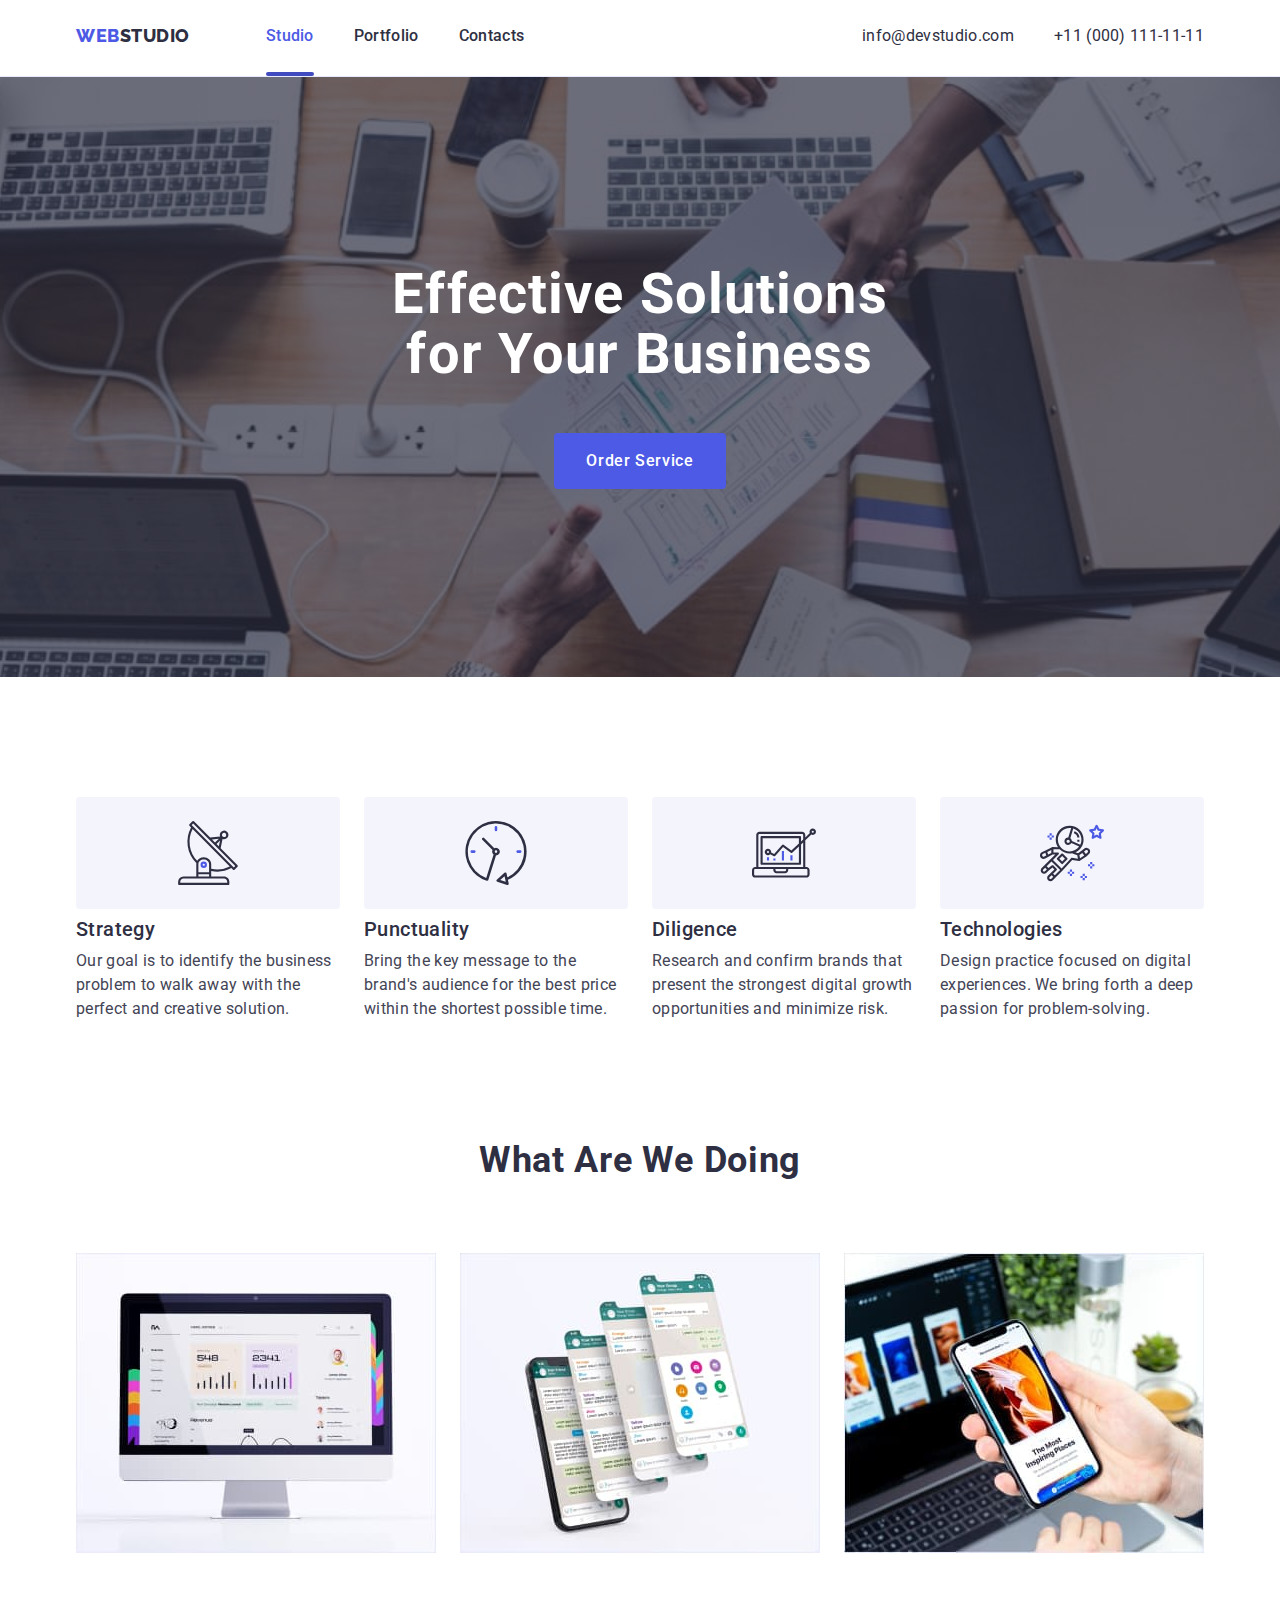
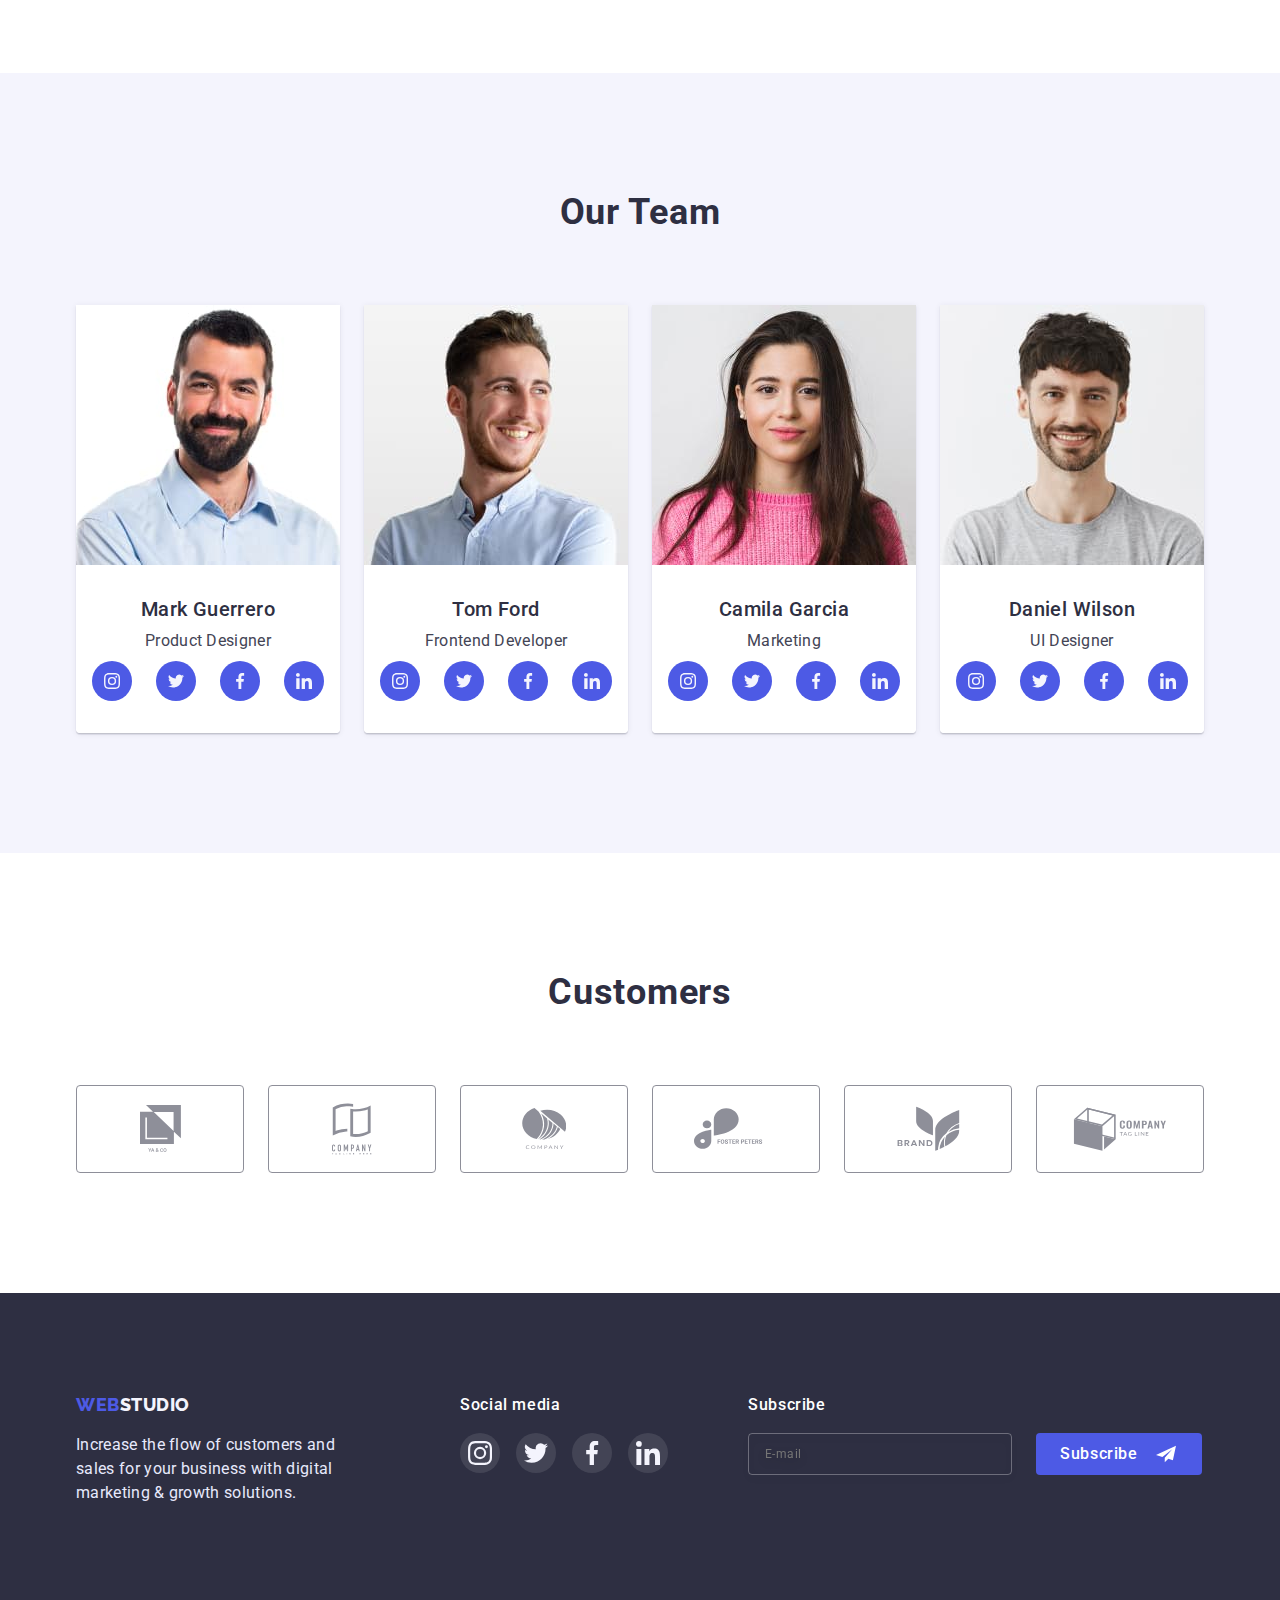
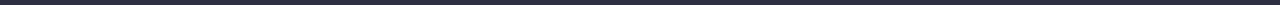
==== index.html @ 05e70785 "Initial commit" ====
<!DOCTYPE html>
<html lang="en">
  <head>
    <meta charset="UTF-8" />
    <meta http-equiv="X-UA-Compatible" content="IE=edge" />
    <meta name="viewport" content="width=device-width, initial-scale=1.0" />
    <title>Document</title>

    <link rel="preconnect" href="https://fonts.googleapis.com" />
    <link rel="preconnect" href="https://fonts.gstatic.com" crossorigin />
    <link
      href="https://fonts.googleapis.com/css2?family=Raleway:wght@800&family=Roboto:wght@400;500;700&display=swap"
      rel="stylesheet"
    />
    <link
      rel="stylesheet"
      href="https://cdnjs.cloudflare.com/ajax/libs/modern-normalize/1.1.0/modern-normalize.min.css"
    />
    <link rel="stylesheet" href="./css/styles.css" />
  </head>
  <body>
    <!-- Шапка -->
    <header class="head">
      <div class="container header">
        <nav class="head-nav">
          <a href="./index.html" class="logo-heading"
            ><span class="specific-clr">Web</span>Studio</a
          >

          <ul class="head-ul">
            <li class="head-item">
              <a href="" class="heading header-heading accent">Studio</a>
            </li>
            <li class="head-item">
              <a href="./portfolio.html" class="heading header-heading"
                >Portfolio</a
              >
            </li>
            <li class="head-item">
              <a href="" class="heading header-heading">Contacts</a>
            </li>
          </ul>
        </nav>

        <address class="address">
          <ul class="address-ul">
            <li>
              <a
                href="mailto:info@devstudio.com"
                class="heading contacts-selection"
                >info@devstudio.com</a
              >
            </li>
            <li>
              <a href="tel:+110001111111" class="heading contacts-selection"
                >+11 (000) 111-11-11</a
              >
            </li>
          </ul>
        </address>
      </div>
    </header>

    <main>
      <!-- Герой -->
      <section class="main-section">
        <div class="hero container">
          <h1 class="hero-header">
            Effective Solutions <br />
            for Your Business
          </h1>

          <button type="button" class="button hero-button" data-modal-open>
            Order Service
          </button>
        </div>
      </section>

      <!-- Перша секція сайту -->
      <section class="section entering">
        <div class="container">
          <h2 class="sections-heading fix">Section 1</h2>

          <ul class="entering-ul">
            <li class="item">
              <div class="icon-bcg">
                <svg width="64" height="64" class="entering-icon">
                  <use href="./images/icons.svg#icon-strategy"></use>
                </svg>
              </div>
              <h3 class="heading common-heading">Strategy</h3>
              <p class="common-text">
                Our goal is to identify the business problem to walk away with
                the perfect and creative solution.
              </p>
            </li>
            <li class="item">
              <div class="icon-bcg">
                <svg width="64" height="64" class="entering-icon">
                  <use href="./images/icons.svg#icon-punctuality"></use>
                </svg>
              </div>
              <h3 class="heading common-heading">Punctuality</h3>
              <p class="common-text">
                Bring the key message to the brand's audience for the best price
                within the shortest possible time.
              </p>
            </li>
            <li class="item">
              <div class="icon-bcg">
                <svg width="64" height="64" class="entering-icon">
                  <use href="./images/icons.svg#icon-diligence"></use>
                </svg>
              </div>
              <h3 class="heading common-heading">Diligence</h3>
              <p class="common-text">
                Research and confirm brands that present the strongest digital
                growth opportunities and minimize risk.
              </p>
            </li>
            <li class="item">
              <div class="icon-bcg">
                <svg width="64" height="64" class="entering-icon">
                  <use href="./images/icons.svg#icon-technologies"></use>
                </svg>
              </div>
              <h3 class="heading common-heading">Technologies</h3>
              <p class="common-text">
                Design practice focused on digital experiences. We bring forth a
                deep passion for problem-solving.
              </p>
            </li>
          </ul>
        </div>
      </section>

      <!-- Дурга секція сайту -->
      <section class="section about">
        <div class="container">
          <h2 class="heading sections-heading position">What are we doing</h2>

          <ul class="about-ul">
            <li class="item">
              <img src="./images/computer.jpg" alt="computer" width="360" />
            </li>
            <li class="item">
              <img src="./images/phones-4d.jpg" alt="4dphones" width="360" />
            </li>
            <li class="item">
              <img
                src="./images/phone-computer.jpg"
                alt="computer an phone"
                width="360"
              />
            </li>
          </ul>
        </div>
      </section>

      <!-- Третя секція сайту -->
      <section class="section members">
        <div class="container">
          <h2 class="heading sections-heading position">Our Team</h2>

          <ul class="members-ul">
            <li class="item">
              <img src="./images/mark.jpg" alt="Mark" width="264" />
              <div class="group">
                <h3 class="heading common-heading">Mark Guerrero</h3>
                <p class="common-text">Product Designer</p>
                <ul class="members-socials-ul">
                  <li class="members-socials-item">
                    <a class="members-socials-link" href="">
                      <svg width="16" height="16" class="members-socials-icon">
                        <use href="./images/icons.svg#icon-instagram"></use>
                      </svg>
                    </a>
                  </li>
                  <li class="members-socials-item">
                    <a class="members-socials-link" href="">
                      <svg width="16" height="16" class="members-socials-icon">
                        <use href="./images/icons.svg#icon-twitter"></use>
                      </svg>
                    </a>
                  </li>
                  <li class="members-socials-item">
                    <a class="members-socials-link" href="">
                      <svg width="16" height="16" class="members-socials-icon">
                        <use href="./images/icons.svg#icon-facebook"></use>
                      </svg>
                    </a>
                  </li>
                  <li class="members-socials-item">
                    <a class="members-socials-link" href="">
                      <svg width="16" height="16" class="members-socials-icon">
                        <use href="./images/icons.svg#icon-linkedin"></use>
                      </svg>
                    </a>
                  </li>
                </ul>
              </div>
            </li>
            <li class="item">
              <img src="./images/tom.jpg" alt="Tom" width="264" />
              <div class="group">
                <h3 class="heading common-heading">Tom Ford</h3>
                <p class="common-text">Frontend Developer</p>
                <ul class="members-socials-ul">
                  <li class="members-socials-item">
                    <a class="members-socials-link" href="">
                      <svg width="16" height="16" class="members-socials-icon">
                        <use href="./images/icons.svg#icon-instagram"></use>
                      </svg>
                    </a>
                  </li>
                  <li class="members-socials-item">
                    <a class="members-socials-link" href="">
                      <svg width="16" height="16" class="members-socials-icon">
                        <use href="./images/icons.svg#icon-twitter"></use>
                      </svg>
                    </a>
                  </li>
                  <li class="members-socials-item">
                    <a class="members-socials-link" href="">
                      <svg width="16" height="16" class="members-socials-icon">
                        <use href="./images/icons.svg#icon-facebook"></use>
                      </svg>
                    </a>
                  </li>
                  <li class="members-socials-item">
                    <a class="members-socials-link" href="">
                      <svg width="16" height="16" class="members-socials-icon">
                        <use href="./images/icons.svg#icon-linkedin"></use>
                      </svg>
                    </a>
                  </li>
                </ul>
              </div>
            </li>
            <li class="item">
              <img src="./images/camila.jpg" alt="Camila" width="264" />
              <div class="group">
                <h3 class="heading common-heading">Camila Garcia</h3>
                <p class="common-text">Marketing</p>
                <ul class="members-socials-ul">
                  <li class="members-socials-item">
                    <a class="members-socials-link" href="">
                      <svg width="16" height="16" class="members-socials-icon">
                        <use href="./images/icons.svg#icon-instagram"></use>
                      </svg>
                    </a>
                  </li>
                  <li class="members-socials-item">
                    <a class="members-socials-link" href="">
                      <svg width="16" height="16" class="members-socials-icon">
                        <use href="./images/icons.svg#icon-twitter"></use>
                      </svg>
                    </a>
                  </li>
                  <li class="members-socials-item">
                    <a class="members-socials-link" href="">
                      <svg width="16" height="16" class="members-socials-icon">
                        <use href="./images/icons.svg#icon-facebook"></use>
                      </svg>
                    </a>
                  </li>
                  <li class="members-socials-item">
                    <a class="members-socials-link" href="">
                      <svg width="16" height="16" class="members-socials-icon">
                        <use href="./images/icons.svg#icon-linkedin"></use>
                      </svg>
                    </a>
                  </li>
                </ul>
              </div>
            </li>
            <li class="item">
              <img src="./images/daniel.jpg" alt="Daniel" width="264" />
              <div class="group">
                <h3 class="heading common-heading">Daniel Wilson</h3>
                <p class="common-text">UI Designer</p>
                <ul class="members-socials-ul">
                  <li class="members-socials-item">
                    <a class="members-socials-link" href="">
                      <svg width="16" height="16" class="members-socials-icon">
                        <use href="./images/icons.svg#icon-instagram"></use>
                      </svg>
                    </a>
                  </li>
                  <li class="members-socials-item">
                    <a class="members-socials-link" href="">
                      <svg width="16" height="16" class="members-socials-icon">
                        <use href="./images/icons.svg#icon-twitter"></use>
                      </svg>
                    </a>
                  </li>
                  <li class="members-socials-item">
                    <a class="members-socials-link" href="">
                      <svg width="16" height="16" class="members-socials-icon">
                        <use href="./images/icons.svg#icon-facebook"></use>
                      </svg>
                    </a>
                  </li>
                  <li class="members-socials-item">
                    <a class="members-socials-link" href="">
                      <svg width="16" height="16" class="members-socials-icon">
                        <use href="./images/icons.svg#icon-linkedin"></use>
                      </svg>
                    </a>
                  </li>
                </ul>
              </div>
            </li>
          </ul>
        </div>
      </section>

      <!-- Companies section -->
      <section class="section">
        <div class="container">
          <h1 class="heading sections-heading position">Customers</h1>
          <ul class="companies-ul">
            <li class="company-item">
              <a class="company-link" href="">
                <svg width="41" height="47" class="company-icon">
                  <use href="./images/icons.svg#icon-first-company"></use>
                </svg>
              </a>
            </li>
            <li class="company-item">
              <a class="company-link" href="">
                <svg width="40" height="52" class="company-icon">
                  <use href="./images/icons.svg#icon-second-company"></use>
                </svg>
              </a>
            </li>
            <li class="company-item">
              <a class="company-link" href="">
                <svg width="44" height="41" class="company-icon">
                  <use href="./images/icons.svg#icon-third-company"></use>
                </svg>
              </a>
            </li>
            <li class="company-item">
              <a class="company-link" href="">
                <svg width="84" height="41" class="company-icon">
                  <use href="./images/icons.svg#icon-forth-company"></use>
                </svg>
              </a>
            </li>
            <li class="company-item">
              <a class="company-link" href="">
                <svg width="63" height="45" class="company-icon">
                  <use href="./images/icons.svg#icon-fifth-company"></use>
                </svg>
              </a>
            </li>
            <li class="company-item">
              <a class="company-link" href="">
                <svg width="94" height="44" class="company-icon">
                  <use href="./images/icons.svg#icon-sixth-company"></use>
                </svg>
              </a>
            </li>
          </ul>
        </div>
      </section>
    </main>

    <!-- Футер -->
    <footer class="foot">
      <div class="container">
        <div class="foot-description">
          <a href="./index.html" class="logo-heading footer-clr"
            ><span class="specific-clr">Web</span>Studio</a
          >
          <p class="common-text">
            Increase the flow of customers and sales for your business with
            digital marketing & growth solutions.
          </p>
        </div>
        <div class="foot-info">
          <p class="foot-info-heading">Social media</p>
          <ul class="foot-info-ul">
            <li class="foot-info-item">
              <a class="foot-info-link" href="">
                <svg width="24" height="24" class="foot-info-icon">
                  <use href="./images/icons.svg#icon-instagram"></use>
                </svg>
              </a>
            </li>
            <li class="foot-info-item">
              <a class="foot-info-link" href="">
                <svg width="24" height="24" class="foot-info-icon">
                  <use href="./images/icons.svg#icon-twitter"></use>
                </svg>
              </a>
            </li>
            <li class="foot-info-item">
              <a class="foot-info-link" href="">
                <svg width="24" height="24" class="foot-info-icon">
                  <use href="./images/icons.svg#icon-facebook"></use>
                </svg>
              </a>
            </li>
            <li class="foot-info-item">
              <a class="foot-info-link" href="">
                <svg width="24" height="24" class="foot-info-icon">
                  <use href="./images/icons.svg#icon-linkedin"></use>
                </svg>
              </a>
            </li>
          </ul>
        </div>

        <form class="foot-form">
          <label for="email-sub" class="foot-info-heading">Subscribe</label>

          <div class="foot-form-enter">
            <input
              type="email"
              name="email"
              id="email-sub"
              placeholder="E-mail"
              class="foot-email"
            />

            <button class="btn-foot-sub foot-info-heading" type="submit">
              Subscribe
              <svg width="24px" height="20px" class="sub-icon">
                <use href="./images/icons.svg#icon-icon-send"></use>
              </svg>
            </button>
          </div>
        </form>
      </div>
    </footer>

    <!-- Модальне вікно -->
    <div class="backdrop is-hidden" data-modal>
      <div class="modal">
        <div class="modal-close">
          <buttom type="button" class="button-close" data-modal-close>
            <svg width="8px" height="8px">
              <use href="./images/icons.svg#icon-close"></use>
            </svg>
          </buttom>
        </div>
        <p class="foot-info-heading heading modal-info">
          Leave your contacts and we will call you back
        </p>
        <form>
          <div class="form-piece">
            <label for="name" class="form-input-heading"
              >Name
              <span class="name-icon">
                <svg width="18px" height="18px">
                  <use href="./images/icons.svg#icon-person"></use>
                </svg>
              </span>
            </label>
            <input
              type="text"
              name="name"
              id="name"
              class="input-field"
              autofocus
            />
          </div>

          <div class="form-piece">
            <label for="tel" class="form-input-heading"
              >Phone
              <span class="phone-icon">
                <svg width="18px" height="24px">
                  <use href="./images/icons.svg#icon-phone-input"></use>
                </svg>
              </span>
            </label>
            <input type="tel" name="tel" id="tel" class="input-field" />
          </div>

          <div class="form-piece">
            <label for="email" class="form-input-heading"
              >Email
              <span class="email-icon">
                <svg width="18px" height="24px">
                  <use href="./images/icons.svg#icon-email-input"></use>
                </svg>
              </span>
            </label>
            <input type="email" name="email" id="email" class="input-field" />
          </div>

          <div class="form-piece">
            <label for="description" class="form-input-heading">Comment</label>
            <textarea
              name="description"
              placeholder="Text input"
              id="description"
              cols="30"
              rows="10"
              class="input-field form-text-area"
            ></textarea>
          </div>

          <div class="form-check">
            <input
              type="checkbox"
              name="checkbox"
              id="checkbox"
              class="checkbox-input"
            />
            <span class="form-check-icon">
              <svg width="10px" height="8px" class="check-icon">
                <use href="./images/icons.svg#icon-agree"></use>
              </svg>
            </span>
            <label for="checkbox" class="form-checkbox"
              >I accept the terms and conditions of the
              <a href="" style="color: #4d5ae5">Privacy Policy</a></label
            >
          </div>

          <button
            type="submit"
            class="btn-foot-sub foot-info-heading btn-modal"
          >
            Send
          </button>
        </form>
      </div>
    </div>

    <script src="./js/modal.js"></script>
  </body>
</html>
---- css/styles.css ----
/* gamma of color on the page
body {
    color: #4D5AE5; колір першої частини слова логотипу 
    color: #2E2F42; колір заголовків і підзаголовків сторінки 
    color: #434455; колір тексту параграфів 
    color: #E7E9FC; текст у футері
    color: #FFFFFF; головний заголовок 
    color: #F4F4FD; заголовок логтипу другої частини тексту у футері
}    */

:root {
  --heading-main-color: #2e2f42;
  --part-logo-color: #4d5ae5;
  --hover-main-clr: #404bbf;
  --hover-secondary-clr: #31d0aa;
  --second-part-logo-color: #f4f4fd;
  --common-text-color: #434455;
  --main-header: #ffffff;
  --footer-text: #e7e9fc;
  --clr-form-heading: #8e8f99;
  --regular-text-weight: 400;
  --medium-text-weight: 500;
  --bold-text-weight: 700;
  --extra-bold-text-weight: 800;
  --style-of-text: 'Raleway', sans-serif;
}

body {
  color: var(--common-text-color);
  background-color: var(--main-header);
  font-family: 'Roboto', sans-serif;
}

ul {
  list-style: none;
}

h1,
h2,
h3,
h4,
h5,
h6,
p,
ul,
li {
  padding: 0;
  margin: 0;
}

img {
  display: block;
}

.link {
  text-decoration: none;
}

.fix {
  position: absolute;
  width: 1px;
  height: 1px;
  margin: -1px;
  border: 0;
  padding: 0;

  white-space: nowrap;
  clip-path: inset(100%);
  clip: rect(0 0 0 0);
  overflow: hidden;
}

/* logo futures */

.logo-heading {
  display: inline-block;

  color: var(--heading-main-color);
  font-family: var(--style-of-text);
  font-style: normal;
  font-weight: var(--extra-bold-text-weight);
  font-size: 18px;
  line-height: 1.33;

  align-items: center;
  letter-spacing: 0.03em;
  text-transform: uppercase;
  text-decoration: none;

  padding: 24px 0;
}

.logo-heading.footer-clr {
  color: var(--second-part-logo-color);
  padding: 0;
  margin-bottom: 16px;
}

.specific-clr {
  color: var(--part-logo-color);
}

.head .logo-heading {
  margin-right: 76px;
}

.head {
  border-bottom: 1px solid var(--footer-text);
}

/* Header */

.head-nav {
  display: flex;
}

.head-ul {
  display: flex;
}

.head-item {
  margin-right: 40px;
}

.head-item:last-child {
  margin-right: 0;
}

.address {
  margin-left: auto;
}

.address-ul {
  display: flex;
}

.address-ul > li {
  margin-right: 40px;
}

.address-ul > li:last-child {
  margin-right: 0;
}

.heading {
  color: var(--heading-main-color);
  text-decoration: none;
}

.common-heading {
  font-style: normal;
  font-weight: var(--medium-text-weight);
  font-size: 20px;
  line-height: 1.2;

  letter-spacing: 0.02em;

  margin-bottom: 8px;
}

.header-heading {
  display: inline-block;
  font-style: normal;
  font-weight: var(--medium-text-weight);
  font-size: 16px;
  line-height: 1.5;

  letter-spacing: 0.02em;
  text-decoration: none;

  padding: 24px 0 28px 0;

  transition: color 250ms cubic-bezier(0.4, 0, 0.2, 1);
}

.header-heading:hover,
.header-heading:focus {
  color: var(--part-logo-color);
}

.hero-header {
  color: var(--main-header);
  font-style: normal;
  font-weight: var(--bold-text-weight);
  font-size: 56px;
  line-height: 1.07;

  letter-spacing: 0.02em;
  margin-bottom: 48px;
}

.accent {
  position: relative;
  color: var(--part-logo-color);
  display: flex;
  justify-content: center;
}

.accent::after {
  position: absolute;
  bottom: 0;
  content: '';
  width: 100%;
  height: 4px;
  border-radius: 2px;
  background-color: var(--hover-main-clr);
}

/* Hero section */

.main-section {
  max-width: 1440px;
  padding-top: 188px;
  padding-bottom: 188px;
  background-image: linear-gradient(
      rgba(46, 47, 66, 0.7),
      rgba(46, 47, 66, 0.7)
    ),
    url('../images/hero-phone.jpg');
  background-size: cover;
  background-position: center;
  background-repeat: no-repeat;
  background-attachment: fixed;
  margin: 0 auto;
}

/* Main */
.section {
  padding: 120px 0;
}

.section.entering {
  padding-bottom: 0;
}

.section.members {
  background-color: var(--second-part-logo-color);
}

/* Container */

.container {
  width: 100%;
  max-width: 1158px;
  margin: 0 auto;
  padding-right: 15px;
  padding-left: 15px;
}

.container.header {
  display: flex;
}

.hero.container {
  text-align: center;
}

.main-section,
.foot {
  background-color: var(--heading-main-color);
}

.foot .container {
  display: flex;
}
/* Buttons */

.button {
  font-style: normal;
  font-family: 'Roboto', sans-serif;
  font-weight: 500;
  font-weight: var(--medium-text-weight);
  font-size: 16px;
  line-height: 1.5;
  font-family: 'Roboto';

  letter-spacing: 0.04em;

  cursor: pointer;
  border: none;
  border-radius: 4px;
}

.portfolio-button {
  background-color: var(--second-part-logo-color);
  color: var(--part-logo-color);
  border: 1px solid var(--footer-text);
  transition: color 250ms cubic-bezier(0.4, 0, 0.2, 1),
    background-color 250ms cubic-bezier(0.4, 0, 0.2, 1),
    border 250ms cubic-bezier(0.4, 0, 0.2, 1),
    box-shadow 250ms cubic-bezier(0.4, 0, 0.2, 1);
}

.portfolio-button:hover,
.portfolio-button:focus {
  color: var(--main-header);
  background-color: #4d5ae5;
  border: 1px solid #4d5ae5;
  box-shadow: 0px 3px 1px rgba(0, 0, 0, 0.1), 0px 2px 1px rgba(0, 0, 0, 0.08),
    0px 2px 2px rgba(0, 0, 0, 0.12);
}

.hero-button {
  padding: 16px 32px;
  color: var(--main-header);
  background-color: var(--part-logo-color);
  transition: color 250ms cubic-bezier(0.4, 0, 0.2, 1),
    background-color 250ms cubic-bezier(0.4, 0, 0.2, 1);
}

.hero-button:hover,
.hero-button:focus {
  color: var(--part-logo-color);
  background-color: var(--second-part-logo-color);
}

.button-ul {
  display: flex;
  margin-bottom: 72px;
  justify-content: center;
}

.button-ul .button {
  padding: 12px 24px;
}

.button-ul > li {
  margin-right: 24px;
}

.button-ul > li:last-child {
  margin-right: 0;
}

/* Entering section */

.entering-ul,
.about-ul,
.members-ul {
  display: flex;
}

.entering-ul .item {
  width: 264px;
  margin-right: 24px;
}

.about-ul .item {
  margin-right: 24px;
}

.members-ul .item {
  margin-right: 24px;
  box-shadow: 0px 1px 6px rgba(46, 47, 66, 0.08),
    0px 1px 1px rgba(46, 47, 66, 0.16), 0px 2px 1px rgba(46, 47, 66, 0.08);
  border-radius: 0px 0px 4px 4px;
}

.entering-ul .item:last-child,
.about-ul .item:last-child,
.members-ul .item:last-child {
  margin-right: 0;
}

.members-socials-ul {
  display: flex;
  width: 232px;
  height: 40px;
  margin: 8px 16px 0 16px;
  gap: 24px;
}

.contacts-selection {
  display: inline-block;
  padding: 24px 0;

  font-weight: var(--regular-text-weight);
  font-size: 16px;
  line-height: 1.5;
  letter-spacing: 0.02em;
  font-style: normal;

  transition: color 250ms cubic-bezier(0.4, 0, 0.2, 1),
    text-decoration 250ms cubic-bezier(0.4, 0, 0.2, 1);
}

.contacts-selection:hover,
.contacts-selection:focus {
  color: var(--part-logo-color);
  text-decoration: underline;
}

.common-text {
  font-weight: var(--regular-text-weight);
  font-size: 16px;
  line-height: 1.5;

  letter-spacing: 0.02em;
}

.foot .common-text {
  width: 264px;
}

.sections-heading {
  font-style: normal;
  font-weight: var(--bold-text-weight);
  font-size: 36px;
  line-height: 1.11;

  letter-spacing: 0.02em;
  text-transform: capitalize;
}

.sections-heading.position {
  margin-bottom: 72px;
  text-align: center;
}

.group {
  padding-top: 32px;
  padding-bottom: 32px;
  text-align: center;
  background-color: var(--main-header);
  border-radius: 0px 0px 4px 4px;
}

/* footer */

.foot {
  color: var(--footer-text);
  padding-top: 100px;
  padding-bottom: 100px;
}

.foot-info-ul {
  display: flex;
  gap: 16px;
}

.foot-info-item {
  width: 40px;
  height: 40px;
}

.foot-info-link {
  display: flex;
  justify-content: center;
  align-items: center;
  width: 100%;
  height: 100%;
  background-color: rgba(255, 255, 255, 0.1);
  border-radius: 50%;
  fill: var(--second-part-logo-color);

  transition: background-color 250ms cubic-bezier(0.4, 0, 0.2, 1);
}

.foot-info-link:hover,
.foot-info-link:focus {
  background-color: var(--hover-secondary-clr);
}

.foot-info-heading {
  font-weight: 500;
  font-size: 16px;
  line-height: 1.5;
  display: flex;
  align-items: center;
  letter-spacing: 0.04em;

  color: var(--main-header);
  margin-bottom: 16px;
}

.foot-description {
  margin-right: 120px;
}

.foot-info {
  margin-right: 80px;
}

/* ICons */

.icon-bcg {
  display: flex;
  justify-content: center;
  align-items: center;
  width: 264px;
  height: 112px;
  background-color: var(--second-part-logo-color);
  border-radius: 4px;
  margin-bottom: 8px;
}

.entering-icon {
  display: block;
}

.members-socials-item {
  width: 40px;
  height: 40px;
}

.members-socials-link {
  display: flex;
  align-items: center;
  justify-content: center;
  width: 100%;
  height: 100%;
  fill: var(--second-part-logo-color);
  background-color: var(--part-logo-color);
  border-radius: 50%;

  transition: background-color 250ms cubic-bezier(0.4, 0, 0.2, 1);
}

.members-socials-link:hover,
.members-socials-link:focus {
  background-color: var(--hover-main-clr);
}

/* Companies section */

.companies-ul {
  display: flex;
  gap: 24px;
}
/* 
.company-item {
  border: 1px solid #8e8f99;
  border-radius: 4px;
  fill: #8e8f99;
} */

.company-link {
  display: flex;
  justify-content: center;
  align-items: center;
  width: 168px;
  height: 88px;
  fill: #8e8f99;
  border: 1px solid #8e8f99;
  border-radius: 4px;

  transition: border-color 250ms cubic-bezier(0.4, 0, 0.2, 1),
    fill 250ms cubic-bezier(0.4, 0, 0.2, 1);
}

.company-link:hover,
.company-link:focus {
  border-color: var(--hover-main-clr);
  fill: var(--hover-main-clr);
}

/* Portfolio */

.galary-ul {
  display: flex;
  flex-wrap: wrap;
}

.galary-item {
  margin-right: 24px;
  margin-bottom: 48px;
}

.galary-item-link {
  display: block;
  text-decoration: none;

  transition: box-shadow 250ms cubic-bezier(0.4, 0, 0.2, 1);
}

.galary-item-link:hover,
.galary-item-link:focus {
  box-shadow: 0px 1px 6px rgba(46, 47, 66, 0.08),
    0px 1px 1px rgba(46, 47, 66, 0.16), 0px 2px 1px rgba(46, 47, 66, 0.08);
}

.galary-item:nth-of-type(3n) {
  margin-right: 0;
}

.galary-item:nth-last-child(-n + 3) {
  margin-bottom: 0;
}

.change-info {
  position: relative;
  overflow: hidden;
}

.change-text {
  position: absolute;
  top: 100%;
  left: 0;
  width: 100%;
  height: 100%;

  padding: 40px 32px 0 32px;

  color: var(--second-part-logo-color);
  background-color: var(--part-logo-color);

  transition: top 250ms cubic-bezier(0.4, 0, 0.2, 1);
}

.galary-item-link:hover .change-text,
.galary-item-link:focus .change-text {
  top: 0;
}

.group-portfolio {
  text-align: left;
  padding-left: 16px;
  border: 1px solid var(--footer-text);
  border-top: none;
  border-radius: 0;
}

/* Modal window */

.backdrop {
  position: fixed;
  top: 0;
  left: 0;
  height: 100%;
  width: 100%;

  background-color: rgba(46, 47, 66, 0.4);

  display: flex;
  justify-content: center;
  align-items: center;

  opacity: 1;
  transition: opacity 250ms cubic-bezier(0.4, 0, 0.2, 1),
    background-color 250ms cubic-bezier(0.4, 0, 0.2, 1),
    box-shadow 250ms cubic-bezier(0.4, 0, 0.2, 1),
    border-radius 250ms cubic-bezier(0.4, 0, 0.2, 1),
    transform 250ms cubic-bezier(0.4, 0, 0.2, 1),
    visibility 250ms cubic-bezier(0.4, 0, 0.2, 1);
}

.backdrop.is-hidden {
  opacity: 0;
  visibility: hidden;
  pointer-events: none;
}

.modal {
  position: relative;
  height: 100%;
  width: 100%;
  max-width: 408px;
  max-height: 584px;

  padding: 72px 24px 24px 24px;

  background-color: #fcfcfc;
  box-shadow: 0px 1px 1px rgba(0, 0, 0, 0.14), 0px 1px 3px rgba(0, 0, 0, 0.12),
    0px 2px 1px rgba(0, 0, 0, 0.2);
  border-radius: 4px;

  opacity: 1;
  transform: scale(1);

  transition: transform 250ms cubic-bezier(0.4, 0, 0.2, 1);
}

.backdrop.is-hidden .modal {
  transform: scale(0);
}

.modal-close {
  position: absolute;
  right: 24px;
  top: 24px;
  height: 24px;
  width: 24px;
  margin-left: auto;
}

.button-close {
  display: flex;
  justify-content: center;
  align-items: center;
  height: 100%;
  width: 100%;
  background-color: var(--footer-text);
  border: 1px solid rgba(0, 0, 0, 0.1);
  border-radius: 50%;
  cursor: pointer;
  /* position: absolute; */

  transition: fill 250ms cubic-bezier(0.4, 0, 0.2, 1),
    background-color 250ms cubic-bezier(0.4, 0, 0.2, 1),
    border-color 250ms cubic-bezier(0.4, 0, 0.2, 1);
}

.button-close:hover,
.button-close:focus {
  fill: var(--main-header);
  background-color: var(--hover-main-clr);
  border-color: var(--hover-main-clr);
}

.modal-info {
  color: var(--heading-main-color);
  justify-content: center;
}

/* Forms */

.foot-form-enter {
  display: flex;
  gap: 24px;
}

.btn-foot-sub {
  padding: 8px 24px;
  margin: 0;
  background-color: var(--part-logo-color);
  border-radius: 4px;
  border: none;

  transition: background-color 250ms cubic-bezier(0.4, 0, 0.2, 1);
  cursor: pointer;
}

.btn-foot-sub:hover,
.btn-foot-sub:focus {
  background-color: var(--hover-main-clr);
}

.sub-icon {
  margin-left: 16px;
  fill: var(--main-header);
}

.foot-email {
  width: 264px;

  padding: 8px 0 8px 16px;
  font-weight: var(--regular-text-weight);
  font-size: 12px;
  line-height: 2;
  letter-spacing: 0.04em;

  color: inherit;
  background-color: transparent;
  border: 1px solid rgba(255, 255, 255, 0.3);
  filter: drop-shadow(0px 4px 4px rgba(0, 0, 0, 0.15));
  border-radius: 4px;
}

.form-piece {
  display: flex;
  flex-direction: column;
  margin-bottom: 8px;

  transition: fill 250ms cubic-bezier(0.4, 0, 0.2, 1),
    outline 250ms cubic-bezier(0.4, 0, 0.2, 1);
}

.form-piece:focus-within {
  fill: var(--hover-main-clr);
}

.form-piece:focus-within .input-field {
  outline: 1px solid #4d5ae5;
}

.form-piece:nth-child(4) {
  margin-bottom: 16px;
}

.form-piece textarea::placeholder {
  font-weight: var(--part-logo-color);
  font-size: 12px;
  line-height: 1.17;
  letter-spacing: 0.04em;

  color: rgba(117, 117, 117, 0.5);
}

.form-input-heading {
  position: relative;
  margin-bottom: 4px;
  font-weight: var(--regular-text-weight);
  font-size: 12px;
  line-height: 1.17;
  letter-spacing: 0.04em;

  color: var(--clr-form-heading);
}

.form-checkbox {
  position: relative;
  font-weight: var(--regular-text-weight);
  font-size: 12px;
  line-height: 1.17;
  letter-spacing: 0.04em;

  flex: none;
  order: 1;
  flex-grow: 0;

  color: #757575;
  padding-left: 24px;

  cursor: pointer;
}

.form-check {
  display: flex;
  align-items: center;
  margin-bottom: 24px;
}

.form-check-icon {
  position: absolute;
  display: flex;
  align-items: center;
  justify-content: center;
  width: 16px;
  height: 16px;
  border: 1.25px solid var(--heading-main-color);
  border-radius: 2px;

  transition: background-color 250ms cubic-bezier(0.4, 0, 0.2, 1),
    border-color 250ms cubic-bezier(0.4, 0, 0.2, 1);
}

.check-icon {
  opacity: 0;
  transition: opacity 250ms cubic-bezier(0.4, 0, 0.2, 1);
  fill: var(--main-header);
}

.checkbox-input:checked + .form-check-icon .check-icon {
  opacity: 1;
  fill: var(--main-header);
}

.checkbox-input:checked + .form-check-icon {
  background-color: var(--hover-main-clr);
  border-color: var(--hover-main-clr);
}

.checkbox-input {
  appearance: none;
}

.input-field.form-text-area {
  resize: none;
  width: 360px;
  height: 120px;
  padding-left: 16px;
}

.input-field {
  height: 40px;
  width: 360px;
  border: 1px solid rgba(33, 33, 33, 0.2);
  border-radius: 4px;
  padding: 8px 38px;
  color: #2e2f42;

  transition: outline 250ms cubic-bezier(0.4, 0, 0.2, 1);
}

.name-icon {
  position: absolute;
  top: 205%;
  left: 19px;
}

.phone-icon {
  position: absolute;
  top: 190%;
  left: 19px;
}

.email-icon {
  position: absolute;
  top: 185%;
  left: 19px;
}

.btn-modal {
  display: flex;
  padding: 16px 32px;
  justify-content: center;
  align-items: center;
  width: 169px;
  margin: 0 auto;
}
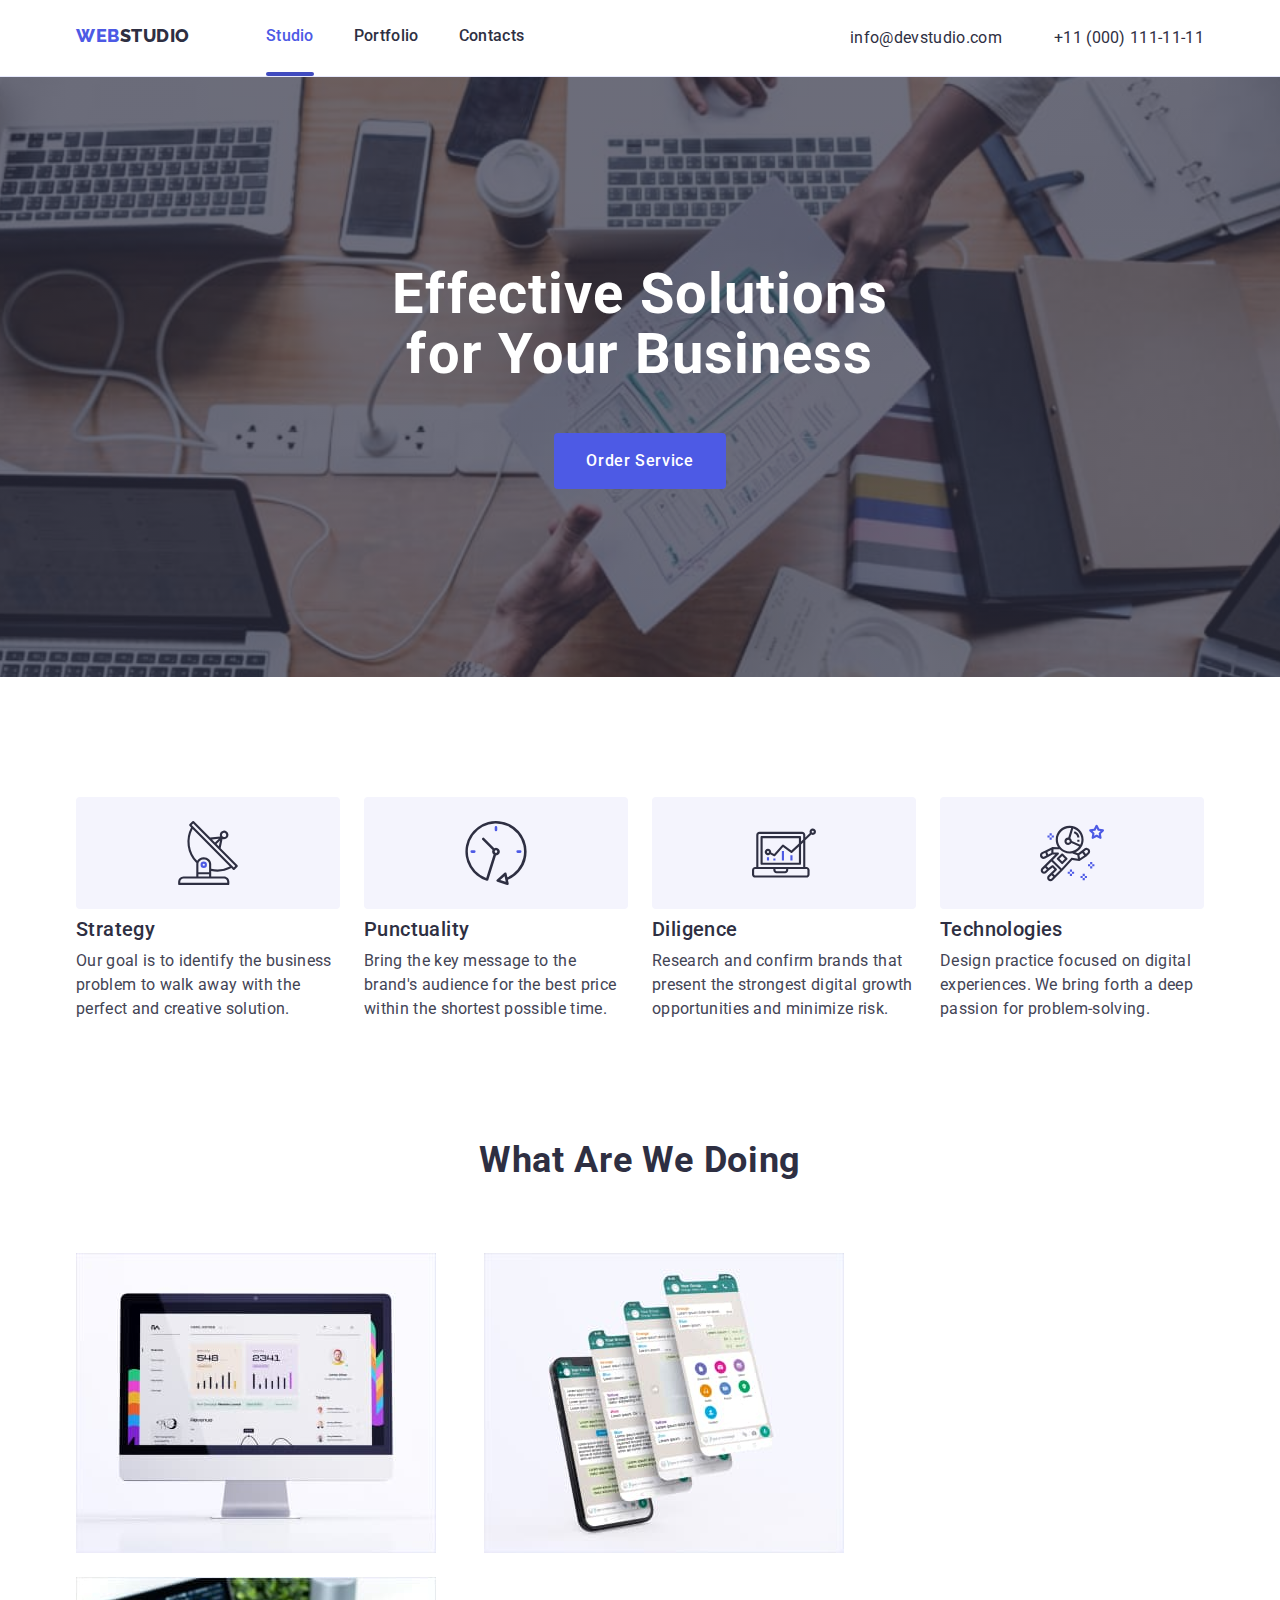
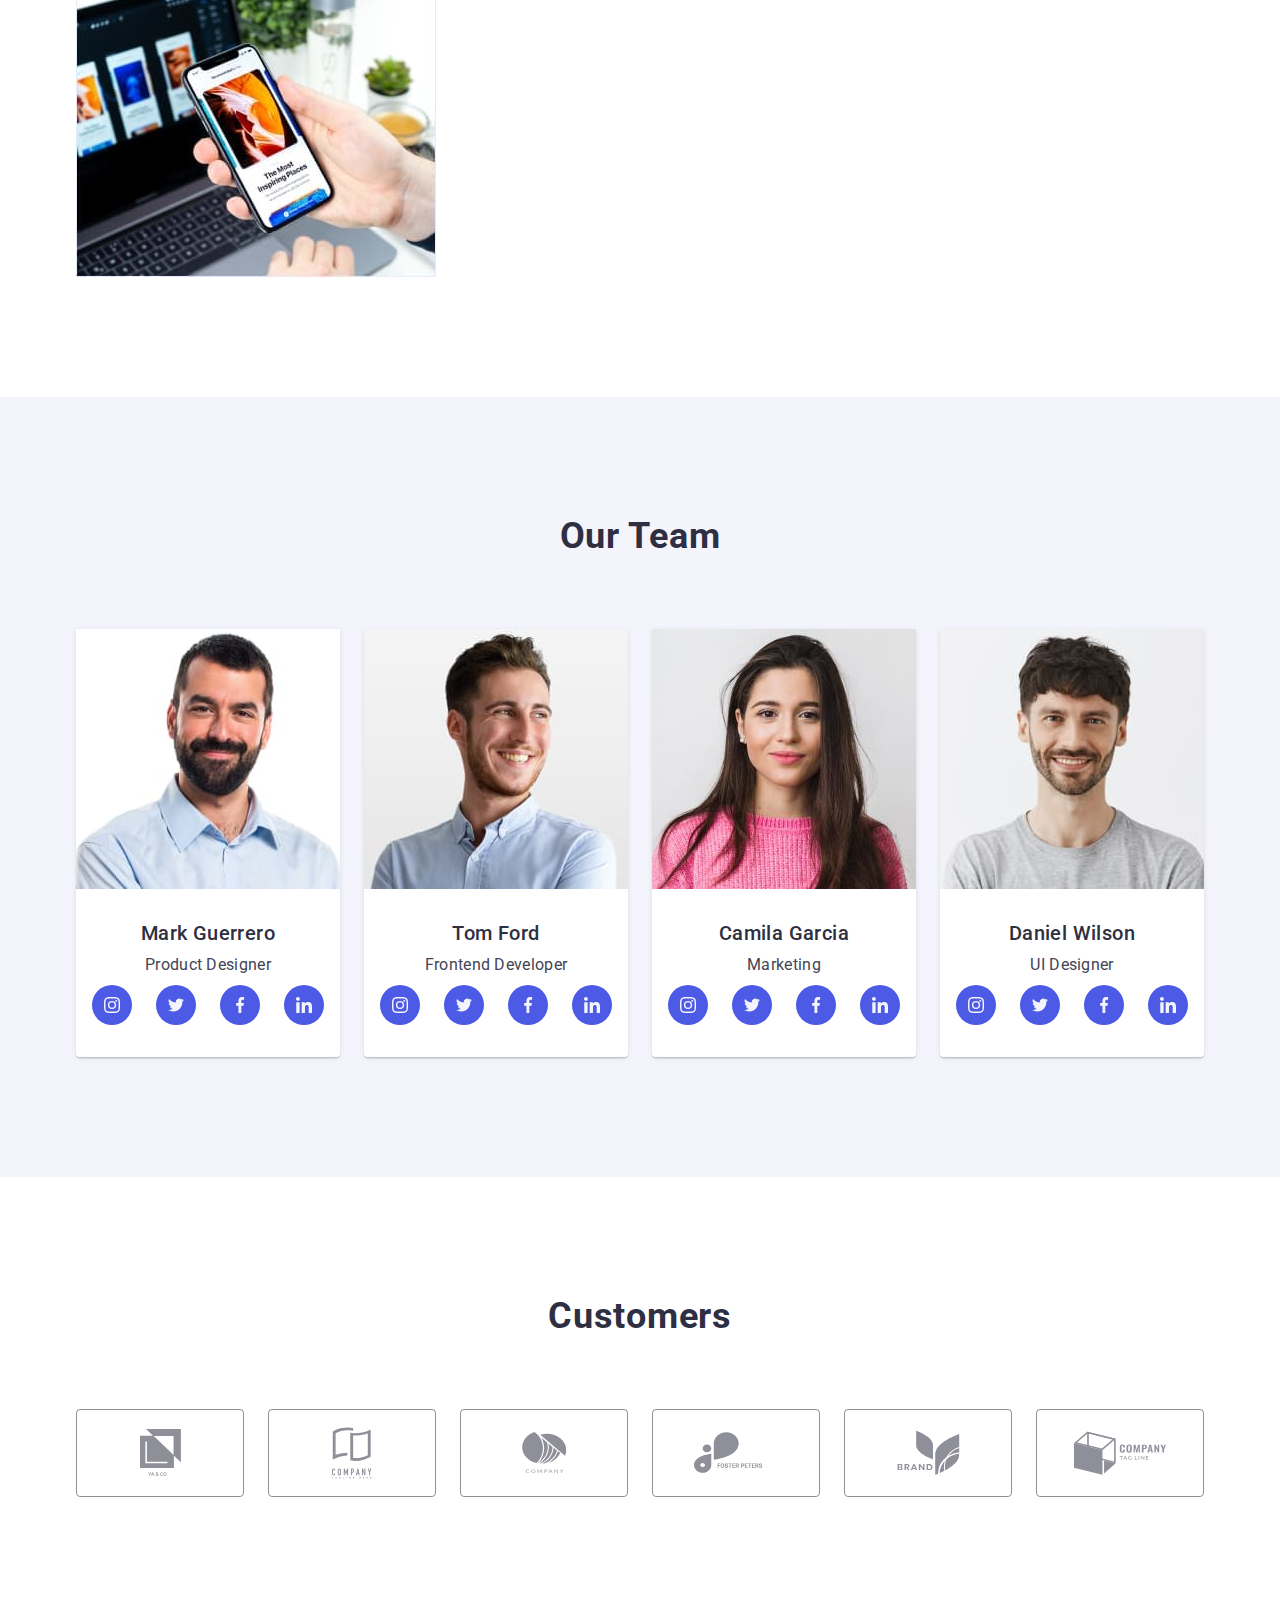
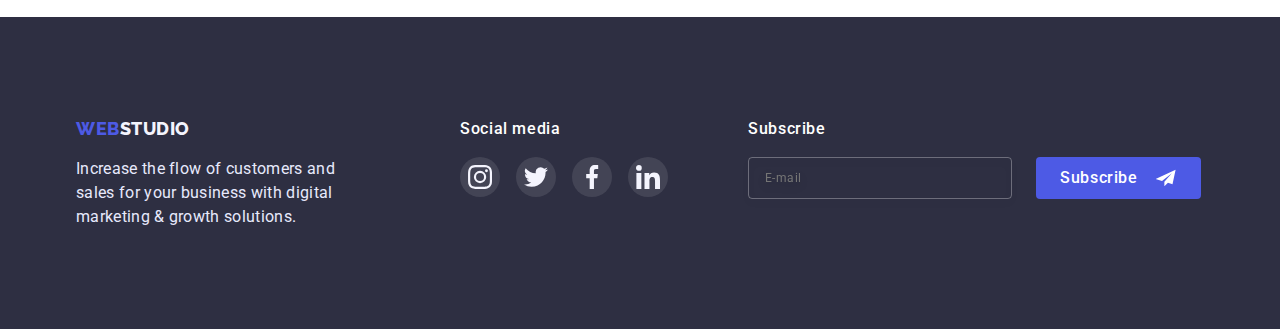
==== commit a3f1495c: "first-time" ====
--- a/index.html
+++ b/index.html
@@ -58,6 +58,14 @@
             </li>
           </ul>
         </address>
+
+        <div class="menu-button">
+          <button type="button" class="humburger-button js-open-menu">
+            <svg width="32" height="22" class="humburger-icon">
+              <use href="./images/icons.svg#icon-menu-hamburger"></use>
+            </svg>
+          </button>
+        </div>
       </div>
     </header>
 
@@ -141,17 +149,50 @@
 
           <ul class="about-ul">
             <li class="item">
-              <img src="./images/computer.jpg" alt="computer" width="360" />
-            </li>
-            <li class="item">
-              <img src="./images/phones-4d.jpg" alt="4dphones" width="360" />
-            </li>
-            <li class="item">
-              <img
-                src="./images/phone-computer.jpg"
-                alt="computer an phone"
-                width="360"
-              />
+              <picture>
+                <source
+                  srcset="
+                    ./images/computer@1x.jpg 1x,
+                    ./images/computer@2x.jpg 2x
+                  "
+                />
+                <img
+                  src="./images/computer@1x.jpg"
+                  alt="computer"
+                  width="360"
+                />
+              </picture>
+            </li>
+            <li class="item"></li>
+            <li class="item">
+              <picture>
+                <source
+                  srcset="
+                    ./images/phones-4d@1x.jpg 1x,
+                    ./images/phones-4d@2x.jpg 2x
+                  "
+                />
+                <img
+                  src="./images/phones-4d@1x.jpg"
+                  alt="4dphones"
+                  width="360"
+                />
+              </picture>
+            </li>
+            <li class="item">
+              <picture>
+                <source
+                  srcset="
+                    ./images/phone-computer@1x.jpg 1x,
+                    ./images/phone-computer@2x.jpg 2x
+                  "
+                />
+                <img
+                  src="./images/phone-computer@1x.jpg"
+                  alt="computer an phone"
+                  width="360"
+                />
+              </picture>
             </li>
           </ul>
         </div>
@@ -164,151 +205,249 @@
 
           <ul class="members-ul">
             <li class="item">
-              <img src="./images/mark.jpg" alt="Mark" width="264" />
-              <div class="group">
-                <h3 class="heading common-heading">Mark Guerrero</h3>
-                <p class="common-text">Product Designer</p>
-                <ul class="members-socials-ul">
-                  <li class="members-socials-item">
-                    <a class="members-socials-link" href="">
-                      <svg width="16" height="16" class="members-socials-icon">
-                        <use href="./images/icons.svg#icon-instagram"></use>
-                      </svg>
-                    </a>
-                  </li>
-                  <li class="members-socials-item">
-                    <a class="members-socials-link" href="">
-                      <svg width="16" height="16" class="members-socials-icon">
-                        <use href="./images/icons.svg#icon-twitter"></use>
-                      </svg>
-                    </a>
-                  </li>
-                  <li class="members-socials-item">
-                    <a class="members-socials-link" href="">
-                      <svg width="16" height="16" class="members-socials-icon">
-                        <use href="./images/icons.svg#icon-facebook"></use>
-                      </svg>
-                    </a>
-                  </li>
-                  <li class="members-socials-item">
-                    <a class="members-socials-link" href="">
-                      <svg width="16" height="16" class="members-socials-icon">
-                        <use href="./images/icons.svg#icon-linkedin"></use>
-                      </svg>
-                    </a>
-                  </li>
-                </ul>
+              <div class="members-item-placed normal">
+                <picture>
+                  <source
+                    srcset="./images/mark@1x.jpg 1x, ./images/mark@2x.jpg 2x"
+                  />
+                  <img src="./images/mark@1x.jpg" alt="Mark" width="264" />
+                </picture>
+                <div class="group">
+                  <h3 class="heading common-heading">Mark Guerrero</h3>
+                  <p class="common-text">Product Designer</p>
+                  <ul class="members-socials-ul">
+                    <li class="members-socials-item">
+                      <a class="members-socials-link" href="">
+                        <svg
+                          width="16"
+                          height="16"
+                          class="members-socials-icon"
+                        >
+                          <use href="./images/icons.svg#icon-instagram"></use>
+                        </svg>
+                      </a>
+                    </li>
+                    <li class="members-socials-item">
+                      <a class="members-socials-link" href="">
+                        <svg
+                          width="16"
+                          height="16"
+                          class="members-socials-icon"
+                        >
+                          <use href="./images/icons.svg#icon-twitter"></use>
+                        </svg>
+                      </a>
+                    </li>
+                    <li class="members-socials-item">
+                      <a class="members-socials-link" href="">
+                        <svg
+                          width="16"
+                          height="16"
+                          class="members-socials-icon"
+                        >
+                          <use href="./images/icons.svg#icon-facebook"></use>
+                        </svg>
+                      </a>
+                    </li>
+                    <li class="members-socials-item">
+                      <a class="members-socials-link" href="">
+                        <svg
+                          width="16"
+                          height="16"
+                          class="members-socials-icon"
+                        >
+                          <use href="./images/icons.svg#icon-linkedin"></use>
+                        </svg>
+                      </a>
+                    </li>
+                  </ul>
+                </div>
               </div>
             </li>
             <li class="item">
-              <img src="./images/tom.jpg" alt="Tom" width="264" />
-              <div class="group">
-                <h3 class="heading common-heading">Tom Ford</h3>
-                <p class="common-text">Frontend Developer</p>
-                <ul class="members-socials-ul">
-                  <li class="members-socials-item">
-                    <a class="members-socials-link" href="">
-                      <svg width="16" height="16" class="members-socials-icon">
-                        <use href="./images/icons.svg#icon-instagram"></use>
-                      </svg>
-                    </a>
-                  </li>
-                  <li class="members-socials-item">
-                    <a class="members-socials-link" href="">
-                      <svg width="16" height="16" class="members-socials-icon">
-                        <use href="./images/icons.svg#icon-twitter"></use>
-                      </svg>
-                    </a>
-                  </li>
-                  <li class="members-socials-item">
-                    <a class="members-socials-link" href="">
-                      <svg width="16" height="16" class="members-socials-icon">
-                        <use href="./images/icons.svg#icon-facebook"></use>
-                      </svg>
-                    </a>
-                  </li>
-                  <li class="members-socials-item">
-                    <a class="members-socials-link" href="">
-                      <svg width="16" height="16" class="members-socials-icon">
-                        <use href="./images/icons.svg#icon-linkedin"></use>
-                      </svg>
-                    </a>
-                  </li>
-                </ul>
+              <div class="members-item-placed reverse">
+                <picture>
+                  <source
+                    srcset="./images/tom@1x.jpg 1x, ./images/tom@2x.jpg 2x"
+                  />
+                  <img src="./images/tom@1x.jpg" alt="Tom" width="264" />
+                </picture>
+                <div class="group">
+                  <h3 class="heading common-heading">Tom Ford</h3>
+                  <p class="common-text">Frontend Developer</p>
+                  <ul class="members-socials-ul">
+                    <li class="members-socials-item">
+                      <a class="members-socials-link" href="">
+                        <svg
+                          width="16"
+                          height="16"
+                          class="members-socials-icon"
+                        >
+                          <use href="./images/icons.svg#icon-instagram"></use>
+                        </svg>
+                      </a>
+                    </li>
+                    <li class="members-socials-item">
+                      <a class="members-socials-link" href="">
+                        <svg
+                          width="16"
+                          height="16"
+                          class="members-socials-icon"
+                        >
+                          <use href="./images/icons.svg#icon-twitter"></use>
+                        </svg>
+                      </a>
+                    </li>
+                    <li class="members-socials-item">
+                      <a class="members-socials-link" href="">
+                        <svg
+                          width="16"
+                          height="16"
+                          class="members-socials-icon"
+                        >
+                          <use href="./images/icons.svg#icon-facebook"></use>
+                        </svg>
+                      </a>
+                    </li>
+                    <li class="members-socials-item">
+                      <a class="members-socials-link" href="">
+                        <svg
+                          width="16"
+                          height="16"
+                          class="members-socials-icon"
+                        >
+                          <use href="./images/icons.svg#icon-linkedin"></use>
+                        </svg>
+                      </a>
+                    </li>
+                  </ul>
+                </div>
               </div>
             </li>
             <li class="item">
-              <img src="./images/camila.jpg" alt="Camila" width="264" />
-              <div class="group">
-                <h3 class="heading common-heading">Camila Garcia</h3>
-                <p class="common-text">Marketing</p>
-                <ul class="members-socials-ul">
-                  <li class="members-socials-item">
-                    <a class="members-socials-link" href="">
-                      <svg width="16" height="16" class="members-socials-icon">
-                        <use href="./images/icons.svg#icon-instagram"></use>
-                      </svg>
-                    </a>
-                  </li>
-                  <li class="members-socials-item">
-                    <a class="members-socials-link" href="">
-                      <svg width="16" height="16" class="members-socials-icon">
-                        <use href="./images/icons.svg#icon-twitter"></use>
-                      </svg>
-                    </a>
-                  </li>
-                  <li class="members-socials-item">
-                    <a class="members-socials-link" href="">
-                      <svg width="16" height="16" class="members-socials-icon">
-                        <use href="./images/icons.svg#icon-facebook"></use>
-                      </svg>
-                    </a>
-                  </li>
-                  <li class="members-socials-item">
-                    <a class="members-socials-link" href="">
-                      <svg width="16" height="16" class="members-socials-icon">
-                        <use href="./images/icons.svg#icon-linkedin"></use>
-                      </svg>
-                    </a>
-                  </li>
-                </ul>
+              <div class="members-item-placed normal">
+                <picture>
+                  <source
+                    srcset="
+                      ./images/camila@1x.jpg 1x,
+                      ./images/camila@2x.jpg 2x
+                    "
+                  />
+                  <img src="./images/camila@1x.jpg" alt="Camila" width="264" />
+                </picture>
+                <div class="group">
+                  <h3 class="heading common-heading">Camila Garcia</h3>
+                  <p class="common-text">Marketing</p>
+                  <ul class="members-socials-ul">
+                    <li class="members-socials-item">
+                      <a class="members-socials-link" href="">
+                        <svg
+                          width="16"
+                          height="16"
+                          class="members-socials-icon"
+                        >
+                          <use href="./images/icons.svg#icon-instagram"></use>
+                        </svg>
+                      </a>
+                    </li>
+                    <li class="members-socials-item">
+                      <a class="members-socials-link" href="">
+                        <svg
+                          width="16"
+                          height="16"
+                          class="members-socials-icon"
+                        >
+                          <use href="./images/icons.svg#icon-twitter"></use>
+                        </svg>
+                      </a>
+                    </li>
+                    <li class="members-socials-item">
+                      <a class="members-socials-link" href="">
+                        <svg
+                          width="16"
+                          height="16"
+                          class="members-socials-icon"
+                        >
+                          <use href="./images/icons.svg#icon-facebook"></use>
+                        </svg>
+                      </a>
+                    </li>
+                    <li class="members-socials-item">
+                      <a class="members-socials-link" href="">
+                        <svg
+                          width="16"
+                          height="16"
+                          class="members-socials-icon"
+                        >
+                          <use href="./images/icons.svg#icon-linkedin"></use>
+                        </svg>
+                      </a>
+                    </li>
+                  </ul>
+                </div>
               </div>
             </li>
             <li class="item">
-              <img src="./images/daniel.jpg" alt="Daniel" width="264" />
-              <div class="group">
-                <h3 class="heading common-heading">Daniel Wilson</h3>
-                <p class="common-text">UI Designer</p>
-                <ul class="members-socials-ul">
-                  <li class="members-socials-item">
-                    <a class="members-socials-link" href="">
-                      <svg width="16" height="16" class="members-socials-icon">
-                        <use href="./images/icons.svg#icon-instagram"></use>
-                      </svg>
-                    </a>
-                  </li>
-                  <li class="members-socials-item">
-                    <a class="members-socials-link" href="">
-                      <svg width="16" height="16" class="members-socials-icon">
-                        <use href="./images/icons.svg#icon-twitter"></use>
-                      </svg>
-                    </a>
-                  </li>
-                  <li class="members-socials-item">
-                    <a class="members-socials-link" href="">
-                      <svg width="16" height="16" class="members-socials-icon">
-                        <use href="./images/icons.svg#icon-facebook"></use>
-                      </svg>
-                    </a>
-                  </li>
-                  <li class="members-socials-item">
-                    <a class="members-socials-link" href="">
-                      <svg width="16" height="16" class="members-socials-icon">
-                        <use href="./images/icons.svg#icon-linkedin"></use>
-                      </svg>
-                    </a>
-                  </li>
-                </ul>
+              <div class="members-item-placed reverse">
+                <picture>
+                  <source
+                    srcset="
+                      ./images/daniel@1x.jpg 1x,
+                      ./images/daniel@2x.jpg 2x
+                    "
+                  />
+                  <img src="./images/daniel@1x.jpg" alt="Daniel" width="264" />
+                </picture>
+                <div class="group">
+                  <h3 class="heading common-heading">Daniel Wilson</h3>
+                  <p class="common-text">UI Designer</p>
+                  <ul class="members-socials-ul">
+                    <li class="members-socials-item">
+                      <a class="members-socials-link" href="">
+                        <svg
+                          width="16"
+                          height="16"
+                          class="members-socials-icon"
+                        >
+                          <use href="./images/icons.svg#icon-instagram"></use>
+                        </svg>
+                      </a>
+                    </li>
+                    <li class="members-socials-item">
+                      <a class="members-socials-link" href="">
+                        <svg
+                          width="16"
+                          height="16"
+                          class="members-socials-icon"
+                        >
+                          <use href="./images/icons.svg#icon-twitter"></use>
+                        </svg>
+                      </a>
+                    </li>
+                    <li class="members-socials-item">
+                      <a class="members-socials-link" href="">
+                        <svg
+                          width="16"
+                          height="16"
+                          class="members-socials-icon"
+                        >
+                          <use href="./images/icons.svg#icon-facebook"></use>
+                        </svg>
+                      </a>
+                    </li>
+                    <li class="members-socials-item">
+                      <a class="members-socials-link" href="">
+                        <svg
+                          width="16"
+                          height="16"
+                          class="members-socials-icon"
+                        >
+                          <use href="./images/icons.svg#icon-linkedin"></use>
+                        </svg>
+                      </a>
+                    </li>
+                  </ul>
+                </div>
               </div>
             </li>
           </ul>
@@ -435,6 +574,93 @@
         </form>
       </div>
     </footer>
+
+    <!-- Mobile menu window -->
+    <div class="head-nav-mobile js-menu-container">
+      <button type="button" class="menu-button-close js-close-menu">
+        <svg width="8" height="8" class="close-icon">
+          <use href="./images/icons.svg#icon-close"></use>
+        </svg>
+      </button>
+
+      <nav>
+        <ul class="head-ul-mobile">
+          <li>
+            <a
+              href="./index.html"
+              class="heading header-heading header-heading-mobile"
+              >Studio</a
+            >
+          </li>
+          <li>
+            <a
+              href="./portfolio.html"
+              class="heading header-heading header-heading-mobile"
+              >Portfolio</a
+            >
+          </li>
+          <li>
+            <a
+              href=""
+              class="heading header-heading header-heading-mobile accent-mobile"
+              >Contacts</a
+            >
+          </li>
+        </ul>
+      </nav>
+
+      <div class="footer-mobile-modal">
+        <address class="address-mobile">
+          <ul class="address-ul">
+            <li>
+              <a
+                href="tel:+110001111111"
+                class="heading mobile-contacts-selection"
+                >+11 (000) 111-11-11</a
+              >
+            </li>
+            <li>
+              <a
+                href="mailto:info@devstudio.com"
+                class="heading mobile-mail-contacts-selection"
+                >info@devstudio.com</a
+              >
+            </li>
+          </ul>
+        </address>
+
+        <ul class="mobile-socials-ul">
+          <li class="members-socials-item">
+            <a class="members-socials-link" href="">
+              <svg width="24" height="24" class="members-socials-icon">
+                <use href="./images/icons.svg#icon-instagram"></use>
+              </svg>
+            </a>
+          </li>
+          <li class="members-socials-item">
+            <a class="members-socials-link" href="">
+              <svg width="24" height="24" class="members-socials-icon">
+                <use href="./images/icons.svg#icon-twitter"></use>
+              </svg>
+            </a>
+          </li>
+          <li class="members-socials-item">
+            <a class="members-socials-link" href="">
+              <svg width="24" height="24" class="members-socials-icon">
+                <use href="./images/icons.svg#icon-facebook"></use>
+              </svg>
+            </a>
+          </li>
+          <li class="members-socials-item">
+            <a class="members-socials-link" href="">
+              <svg width="24" height="24" class="members-socials-icon">
+                <use href="./images/icons.svg#icon-linkedin"></use>
+              </svg>
+            </a>
+          </li>
+        </ul>
+      </div>
+    </div>
 
     <!-- Модальне вікно -->
     <div class="backdrop is-hidden" data-modal>
@@ -533,5 +759,6 @@
     </div>
 
     <script src="./js/modal.js"></script>
+    <script src="./js/mobile-menu.js"></script>
   </body>
 </html>
--- a/css/styles.css
+++ b/css/styles.css
@@ -50,6 +50,8 @@
 
 img {
   display: block;
+  max-width: 100%;
+  height: auto;
 }
 
 .link {
@@ -100,11 +102,20 @@
   color: var(--part-logo-color);
 }
 
-.head .logo-heading {
-  margin-right: 76px;
+@media screen and (min-width: 768px) {
+  .head .logo-heading {
+    margin-right: 120px;
+  }
+}
+
+@media screen and (min-width: 1200px) {
+  .head .logo-heading {
+    margin-right: 76px;
+  }
 }
 
 .head {
+  position: relative;
   border-bottom: 1px solid var(--footer-text);
 }
 
@@ -114,8 +125,45 @@
   display: flex;
 }
 
+.head-nav-mobile {
+  position: fixed;
+  top: 0;
+  left: 0;
+  height: 100%;
+  width: 100vw;
+
+  padding: 80px 40px 40px 40px;
+
+  background-color: var(--main-header);
+}
+
+@media screen and (min-width: 768px) {
+  .had-nav-mobile {
+    display: none;
+  }
+}
+
 .head-ul {
-  display: flex;
+  display: none;
+}
+
+@media screen and (min-width: 768px) {
+  .head-ul {
+    display: flex;
+  }
+}
+
+.head-ul-mobile {
+  display: flex;
+  flex-direction: column;
+  gap: 40px;
+}
+
+.footer-mobile-modal {
+  position: absolute;
+  right: 40px;
+  bottom: 40px;
+  left: 40px;
 }
 
 .head-item {
@@ -127,15 +175,36 @@
 }
 
 .address {
-  margin-left: auto;
+  display: none;
+}
+
+@media screen and (min-width: 768px) {
+  .address {
+    display: block;
+    margin-left: auto;
+  }
+}
+
+.address-mobile {
+  margin-bottom: 48px;
 }
 
 .address-ul {
   display: flex;
-}
-
-.address-ul > li {
-  margin-right: 40px;
+  flex-direction: column;
+  gap: 12px;
+}
+
+@media screen and (min-width: 1200px) {
+  .address-ul {
+    flex-direction: row;
+  }
+}
+
+@media screen and (min-width: 1200px) {
+  .address-ul > li {
+    margin-right: 40px;
+  }
 }
 
 .address-ul > li:last-child {
@@ -171,6 +240,13 @@
   padding: 24px 0 28px 0;
 
   transition: color 250ms cubic-bezier(0.4, 0, 0.2, 1);
+}
+
+.header-heading-mobile {
+  font-weight: var(--extra-bold-text-weight);
+  font-size: 36px;
+  line-height: 1.11;
+  padding: 0;
 }
 
 .header-heading:hover,
@@ -204,6 +280,10 @@
   height: 4px;
   border-radius: 2px;
   background-color: var(--hover-main-clr);
+}
+
+.accent-mobile {
+  color: var(--part-logo-color);
 }
 
 /* Hero section */
@@ -224,17 +304,35 @@
   margin: 0 auto;
 }
 
+@media (min-device-pixel-ratio: 2),
+  (min-resolution: 192dpi),
+  (min-resolution: 2dppx) {
+  .main-section {
+    background-image: url('../images/hero-phone@2x.jpg');
+  }
+}
+
 /* Main */
 .section {
   padding: 120px 0;
 }
 
-.section.entering {
-  padding-bottom: 0;
+@media screen and (min-width: 1200px) {
+  .section.entering {
+    padding-bottom: 0;
+  }
 }
 
 .section.members {
   background-color: var(--second-part-logo-color);
+}
+
+/* Sections */
+
+@media screen and (max-width: 1199px) {
+  .section.about {
+    display: none;
+  }
 }
 
 /* Container */
@@ -249,6 +347,13 @@
 
 .container.header {
   display: flex;
+  align-items: center;
+}
+
+@media screen and (max-width: 479px) {
+  .container.header {
+    justify-content: space-between;
+  }
 }
 
 .hero.container {
@@ -262,6 +367,27 @@
 
 .foot .container {
   display: flex;
+  flex-direction: column;
+  row-gap: 72px;
+}
+
+@media screen and (min-width: 768px) {
+  .foot .container {
+    flex-direction: row;
+    flex-wrap: wrap;
+  }
+}
+
+@media screen and (max-width: 767px) {
+  .foot .container {
+    align-items: center;
+  }
+}
+
+@media screen and (max-width: 1199px) {
+  .foot .container {
+    max-width: 526px;
+  }
 }
 /* Buttons */
 
@@ -332,34 +458,203 @@
   margin-right: 0;
 }
 
+.menu-button {
+  position: absolute;
+  top: 24px;
+  right: 24px;
+}
+
+@media screen and (min-width: 768px) {
+  .menu-button {
+    display: none;
+  }
+}
+
+.humburger-button {
+  /* position: absolute;
+  top: 24px;
+  right: 24px; */
+
+  display: flex;
+  justify-content: center;
+  align-items: center;
+  height: 22px;
+  width: 32px;
+
+  padding: 0;
+  border: none;
+  background-color: transparent;
+  fill: var(--heading-main-color);
+  height: 100%;
+  width: 100%;
+  cursor: pointer;
+}
+
+.menu-button-close {
+  position: absolute;
+  top: 24px;
+  right: 24px;
+
+  display: flex;
+  justify-content: center;
+  align-items: center;
+
+  height: 24px;
+  width: 24px;
+  background-color: var(--footer-text);
+  border: 1px solid rgba(0, 0, 0, 0.1);
+  border-radius: 50%;
+  cursor: pointer;
+  /* position: absolute; */
+
+  transition: fill 250ms cubic-bezier(0.4, 0, 0.2, 1),
+    background-color 250ms cubic-bezier(0.4, 0, 0.2, 1),
+    border-color 250ms cubic-bezier(0.4, 0, 0.2, 1);
+}
+
+.menu-button-close:hover,
+.menu-button-close:focus {
+  fill: var(--main-header);
+  background-color: var(--hover-main-clr);
+  border-color: var(--hover-main-clr);
+}
+
+.head-nav-mobile {
+  display: none;
+}
+
+.head-nav-mobile.is-open {
+  display: block;
+}
+
+.menu-button.is-open .humburger-button {
+  display: none;
+}
+
 /* Entering section */
 
-.entering-ul,
-.about-ul,
+@media screen and (min-width: 768px) {
+  .entering-ul {
+    display: flex;
+    flex-wrap: wrap;
+    row-gap: 72px;
+    column-gap: 24px;
+  }
+}
+
+.about-ul {
+  display: flex;
+  flex-wrap: wrap;
+  gap: 24px;
+}
+
 .members-ul {
   display: flex;
-}
-
-.entering-ul .item {
-  width: 264px;
-  margin-right: 24px;
-}
-
-.about-ul .item {
-  margin-right: 24px;
-}
-
-.members-ul .item {
-  margin-right: 24px;
+  flex-direction: column;
+  align-items: center;
+  margin: 0 auto;
+  gap: 72px;
+}
+
+@media screen and (min-width: 768px) {
+  .members-ul {
+    flex-direction: row;
+    flex-wrap: wrap;
+    justify-content: center;
+  }
+}
+
+@media screen and (min-width: 768px) and (max-width: 1199px) {
+  .members-ul {
+    row-gap: 64px;
+    column-gap: 24px;
+  }
+}
+
+@media screen and (min-width: 1200px) {
+  .members-ul {
+    gap: 24px;
+  }
+}
+
+@media screen and (max-width: 767px) {
+  .members-ul .item {
+    max-width: 264px;
+  }
+}
+
+.members-item-placed {
+  max-width: 264px;
   box-shadow: 0px 1px 6px rgba(46, 47, 66, 0.08),
     0px 1px 1px rgba(46, 47, 66, 0.16), 0px 2px 1px rgba(46, 47, 66, 0.08);
   border-radius: 0px 0px 4px 4px;
 }
 
-.entering-ul .item:last-child,
-.about-ul .item:last-child,
-.members-ul .item:last-child {
-  margin-right: 0;
+@media screen and (min-width: 768px) {
+  .members-item-placed.normal {
+    margin-left: auto;
+  }
+
+  .members-item-placed.reverse {
+    margin-right: auto;
+  }
+}
+
+@media screen and (min-width: 768px) {
+  .members-ul .item {
+    width: calc((100% - 24px) / 2);
+  }
+}
+
+@media screen and (min-width: 1200px) {
+  .members-ul .item {
+    width: calc((100% - 3 * 24px) / 4);
+  }
+}
+
+@media screen and (min-width: 1200px) {
+  .entering-ul {
+    gap: 24px;
+  }
+}
+
+@media screen and (max-width: 767px) {
+  .entering-ul h3 {
+    text-align: center;
+  }
+}
+
+@media screen and (max-width: 768px) {
+  .entering-ul .item {
+    width: 100%;
+    margin-bottom: 72px;
+  }
+
+  .entering-ul .item:last-child {
+    margin-bottom: 0;
+  }
+}
+
+@media screen and (max-width: 767px) {
+  .entering-ul .item:nth-child(2n + 1) {
+    margin-right: 24px;
+  }
+
+  .entering-ul .item:nth-child(2) {
+    margin-bottom: 72px;
+  }
+}
+
+@media screen and (min-width: 768px) {
+  .entering-ul .item {
+    width: calc((100% - 24px) / 2);
+  }
+}
+
+@media screen and (min-width: 1200px) {
+  .entering-ul .item {
+    width: calc((100% - 3 * 24px) / 4);
+  }
 }
 
 .members-socials-ul {
@@ -370,9 +665,20 @@
   gap: 24px;
 }
 
+.mobile-socials-ul {
+  display: flex;
+  gap: 30px;
+}
+
+@media screen and (min-width: 428px) {
+  .mobile-socials-ul {
+    gap: 64px;
+  }
+}
+
 .contacts-selection {
   display: inline-block;
-  padding: 24px 0;
+  padding: 0;
 
   font-weight: var(--regular-text-weight);
   font-size: 16px;
@@ -382,6 +688,38 @@
 
   transition: color 250ms cubic-bezier(0.4, 0, 0.2, 1),
     text-decoration 250ms cubic-bezier(0.4, 0, 0.2, 1);
+}
+
+@media screen and (min-width: 1200px) {
+  .contacts-selection {
+    padding: 24px 0;
+  }
+}
+
+.mobile-contacts-selection {
+  display: inline-block;
+  padding: 0;
+  font-weight: var(--extra-bold-text-weight);
+  font-size: 36px;
+  line-height: 1.11;
+  font-style: normal;
+
+  letter-spacing: 0.02em;
+  text-transform: capitalize;
+
+  /* IRIS */
+
+  color: #4d5ae5;
+}
+
+.mobile-mail-contacts-selection {
+  font-family: 'Roboto';
+  font-style: normal;
+  font-weight: var(--medium-text-weight);
+  font-size: 20px;
+  line-height: 1.2;
+  letter-spacing: 0.02em;
+  color: var(--common-text-color);
 }
 
 .contacts-selection:hover,
@@ -473,25 +811,71 @@
   margin-bottom: 16px;
 }
 
-.foot-description {
-  margin-right: 120px;
-}
-
-.foot-info {
-  margin-right: 80px;
+@media screen and (min-width: 768px) {
+  .foot-description {
+    margin-right: 24px;
+  }
+}
+
+@media screen and (min-width: 1200px) {
+  .foot-description {
+    margin-right: 120px;
+  }
+}
+
+@media screen and (max-width: 767px) {
+  .foot-description {
+    display: flex;
+    flex-direction: column;
+    align-items: center;
+  }
+
+  .foot-info {
+    display: flex;
+    flex-direction: column;
+    align-items: center;
+  }
+
+  .foot-form {
+    display: flex;
+    flex-direction: column;
+    align-items: center;
+    width: 100%;
+    max-width: 398px;
+  }
+
+  .foot-form-enter {
+    display: flex;
+    flex-direction: column;
+    align-items: center;
+    width: 100%;
+    max-width: 398px;
+  }
+}
+
+@media screen and (min-width: 1200px) {
+  .foot-info {
+    margin-right: 80px;
+  }
 }
 
 /* ICons */
 
 .icon-bcg {
-  display: flex;
-  justify-content: center;
-  align-items: center;
-  width: 264px;
-  height: 112px;
-  background-color: var(--second-part-logo-color);
-  border-radius: 4px;
-  margin-bottom: 8px;
+  display: none;
+}
+
+@media screen and (min-width: 1200px) {
+  .icon-bcg {
+    display: flex;
+    justify-content: center;
+    align-items: center;
+    width: 264px;
+    height: 112px;
+    background-color: var(--second-part-logo-color);
+    border-radius: 4px;
+    margin-bottom: 8px;
+  }
 }
 
 .entering-icon {
@@ -525,7 +909,26 @@
 
 .companies-ul {
   display: flex;
-  gap: 24px;
+  flex-wrap: wrap;
+  max-width: 352px;
+  /* gap: 24px; */
+
+  margin: 0 auto;
+  row-gap: 72px;
+  column-gap: 16px;
+}
+
+@media screen and (min-width: 768px) {
+  .companies-ul {
+    max-width: 552px;
+    column-gap: 24px;
+  }
+}
+
+@media screen and (min-width: 1200px) {
+  .companies-ul {
+    max-width: 1158px;
+  }
 }
 /* 
 .company-item {
@@ -716,10 +1119,18 @@
 
 .foot-form-enter {
   display: flex;
+  flex-direction: column;
   gap: 24px;
 }
 
+@media screen and (min-width: 768px) {
+  .foot-form-enter {
+    flex-direction: row;
+  }
+}
+
 .btn-foot-sub {
+  max-width: 165px;
   padding: 8px 24px;
   margin: 0;
   background-color: var(--part-logo-color);
@@ -741,8 +1152,6 @@
 }
 
 .foot-email {
-  width: 264px;
-
   padding: 8px 0 8px 16px;
   font-weight: var(--regular-text-weight);
   font-size: 12px;
@@ -754,6 +1163,18 @@
   border: 1px solid rgba(255, 255, 255, 0.3);
   filter: drop-shadow(0px 4px 4px rgba(0, 0, 0, 0.15));
   border-radius: 4px;
+}
+
+@media screen and (min-width: 768px) {
+  .foot-email {
+    width: 264px;
+  }
+}
+
+@media screen and (max-width: 767px) {
+  .foot-email {
+    width: 100%;
+  }
 }
 
 .form-piece {
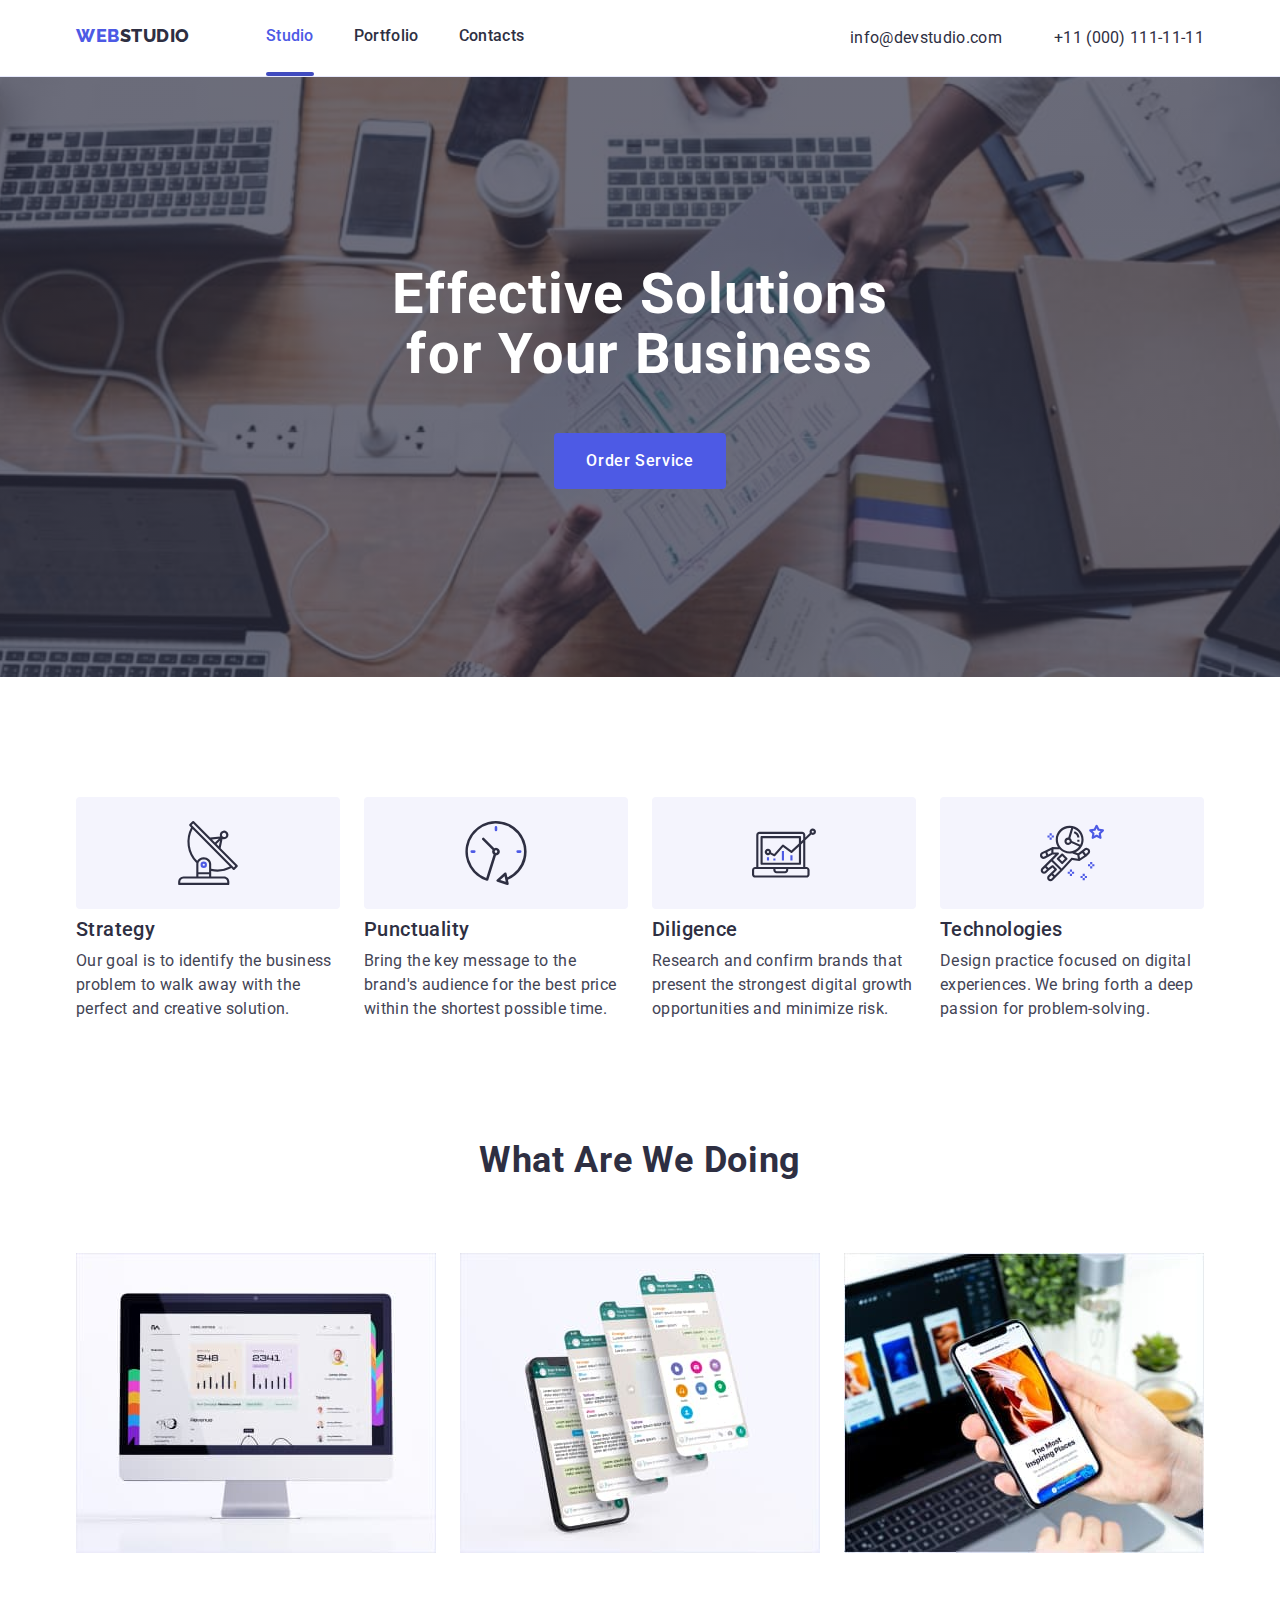
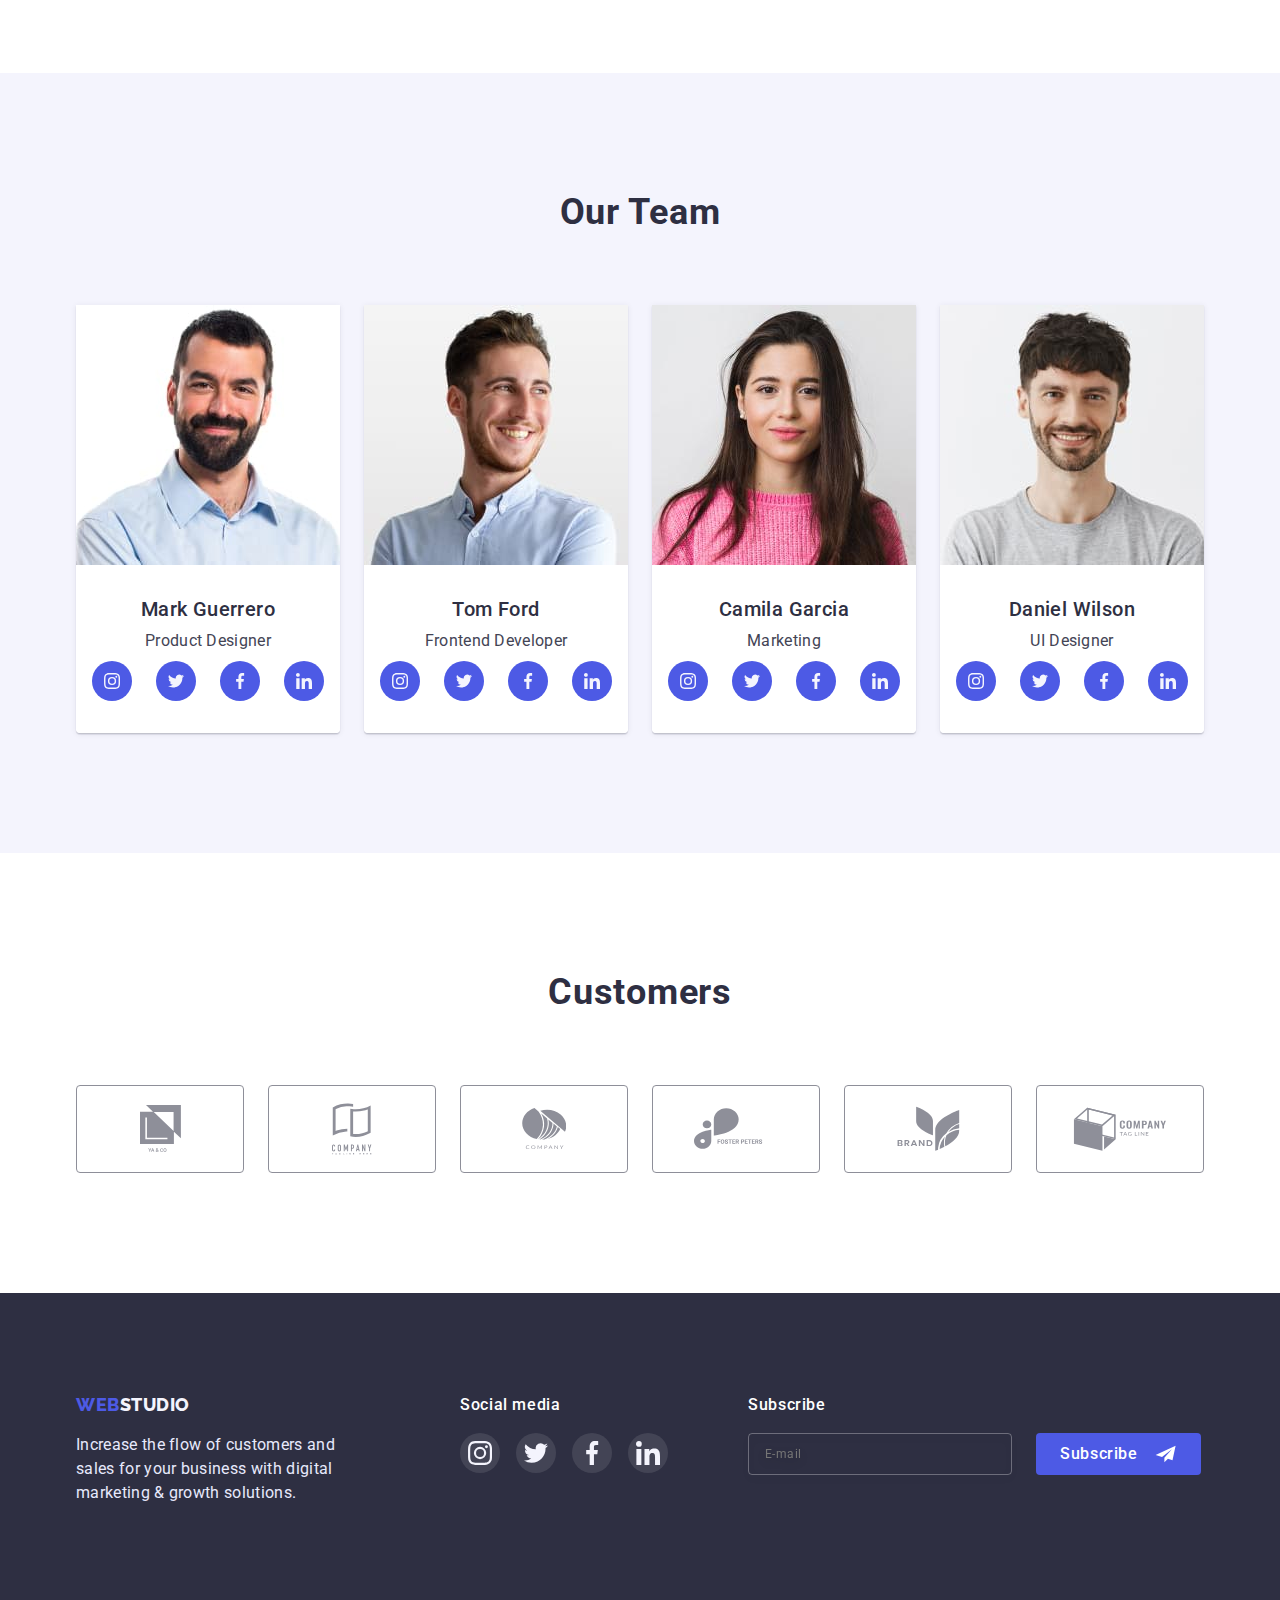
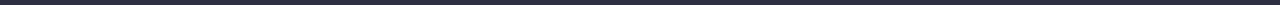
==== commit 44ba4e01: "second-time" ====
--- a/index.html
+++ b/index.html
@@ -163,7 +163,6 @@
                 />
               </picture>
             </li>
-            <li class="item"></li>
             <li class="item">
               <picture>
                 <source
--- a/css/styles.css
+++ b/css/styles.css
@@ -308,7 +308,11 @@
   (min-resolution: 192dpi),
   (min-resolution: 2dppx) {
   .main-section {
-    background-image: url('../images/hero-phone@2x.jpg');
+    background-image: linear-gradient(
+        rgba(46, 47, 66, 0.7),
+        rgba(46, 47, 66, 0.7)
+      ),
+      url('../images/hero-phone@2x.jpg');
   }
 }
 
